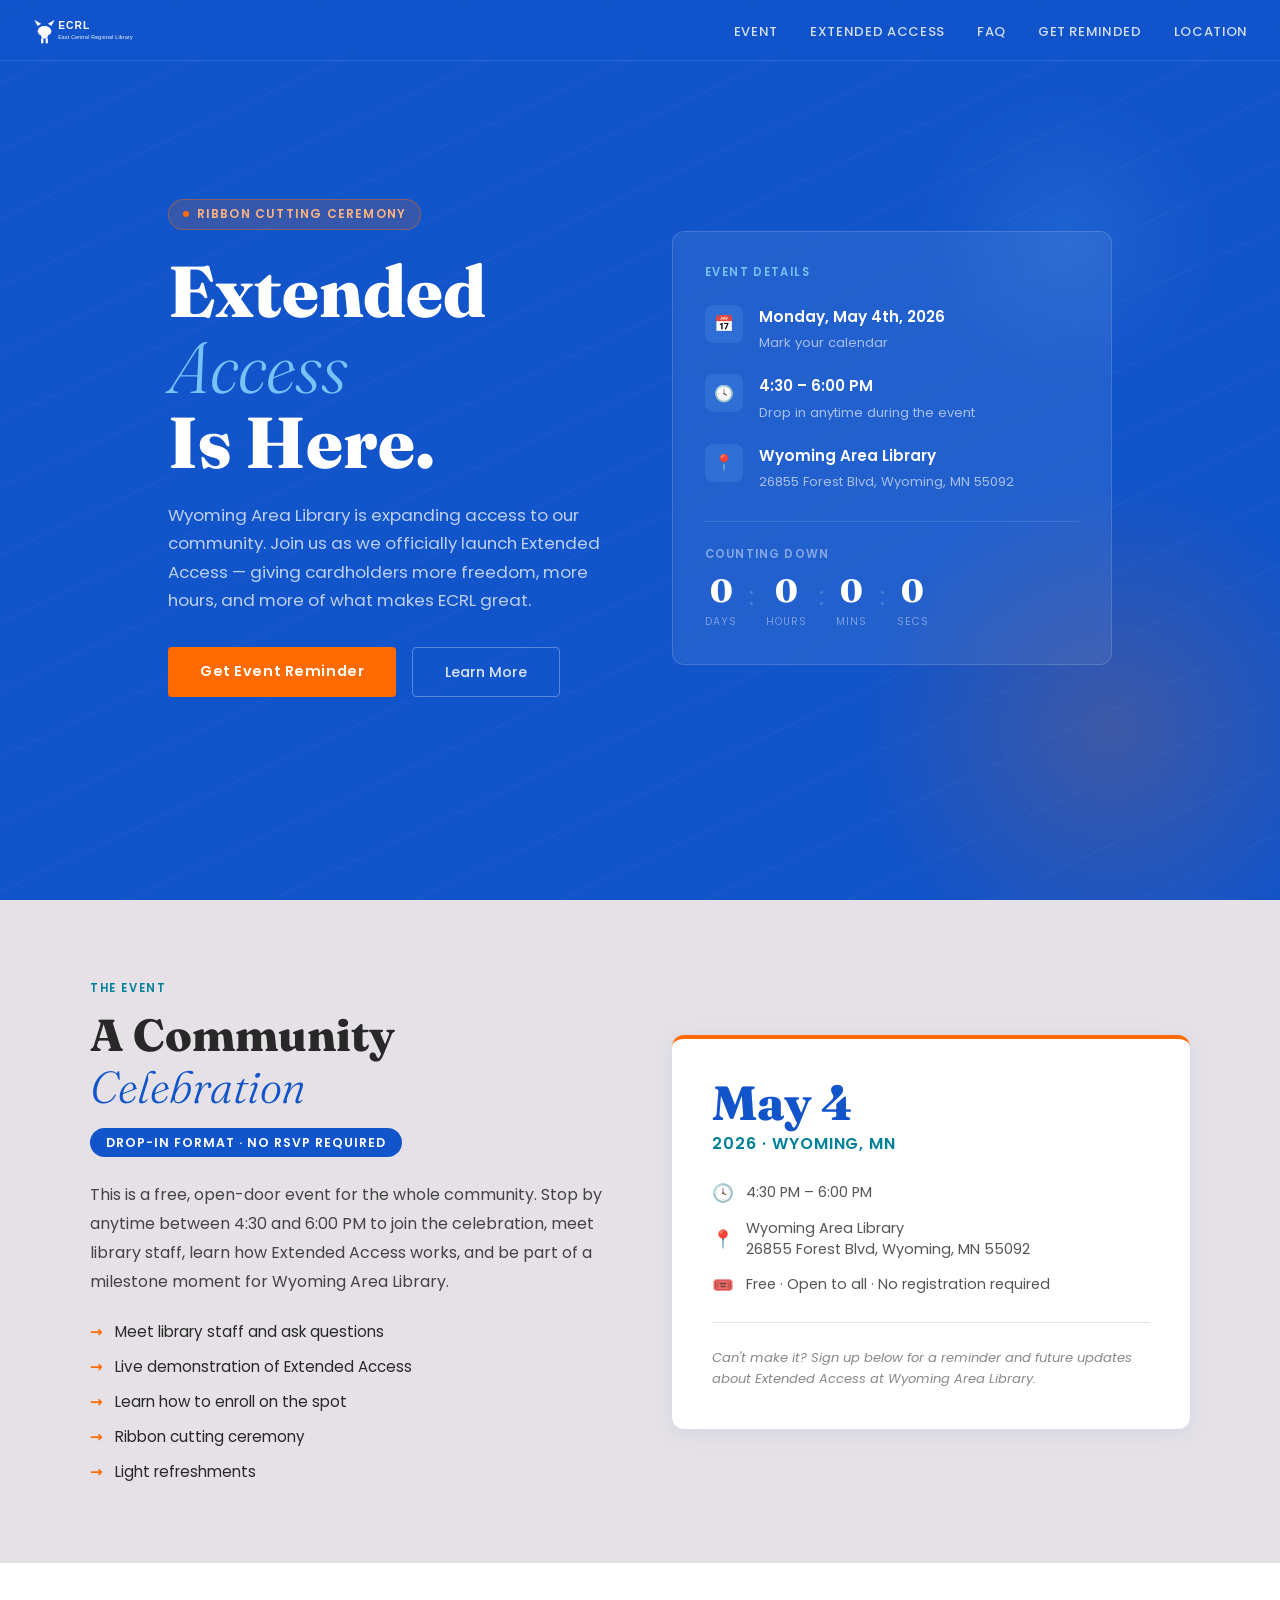
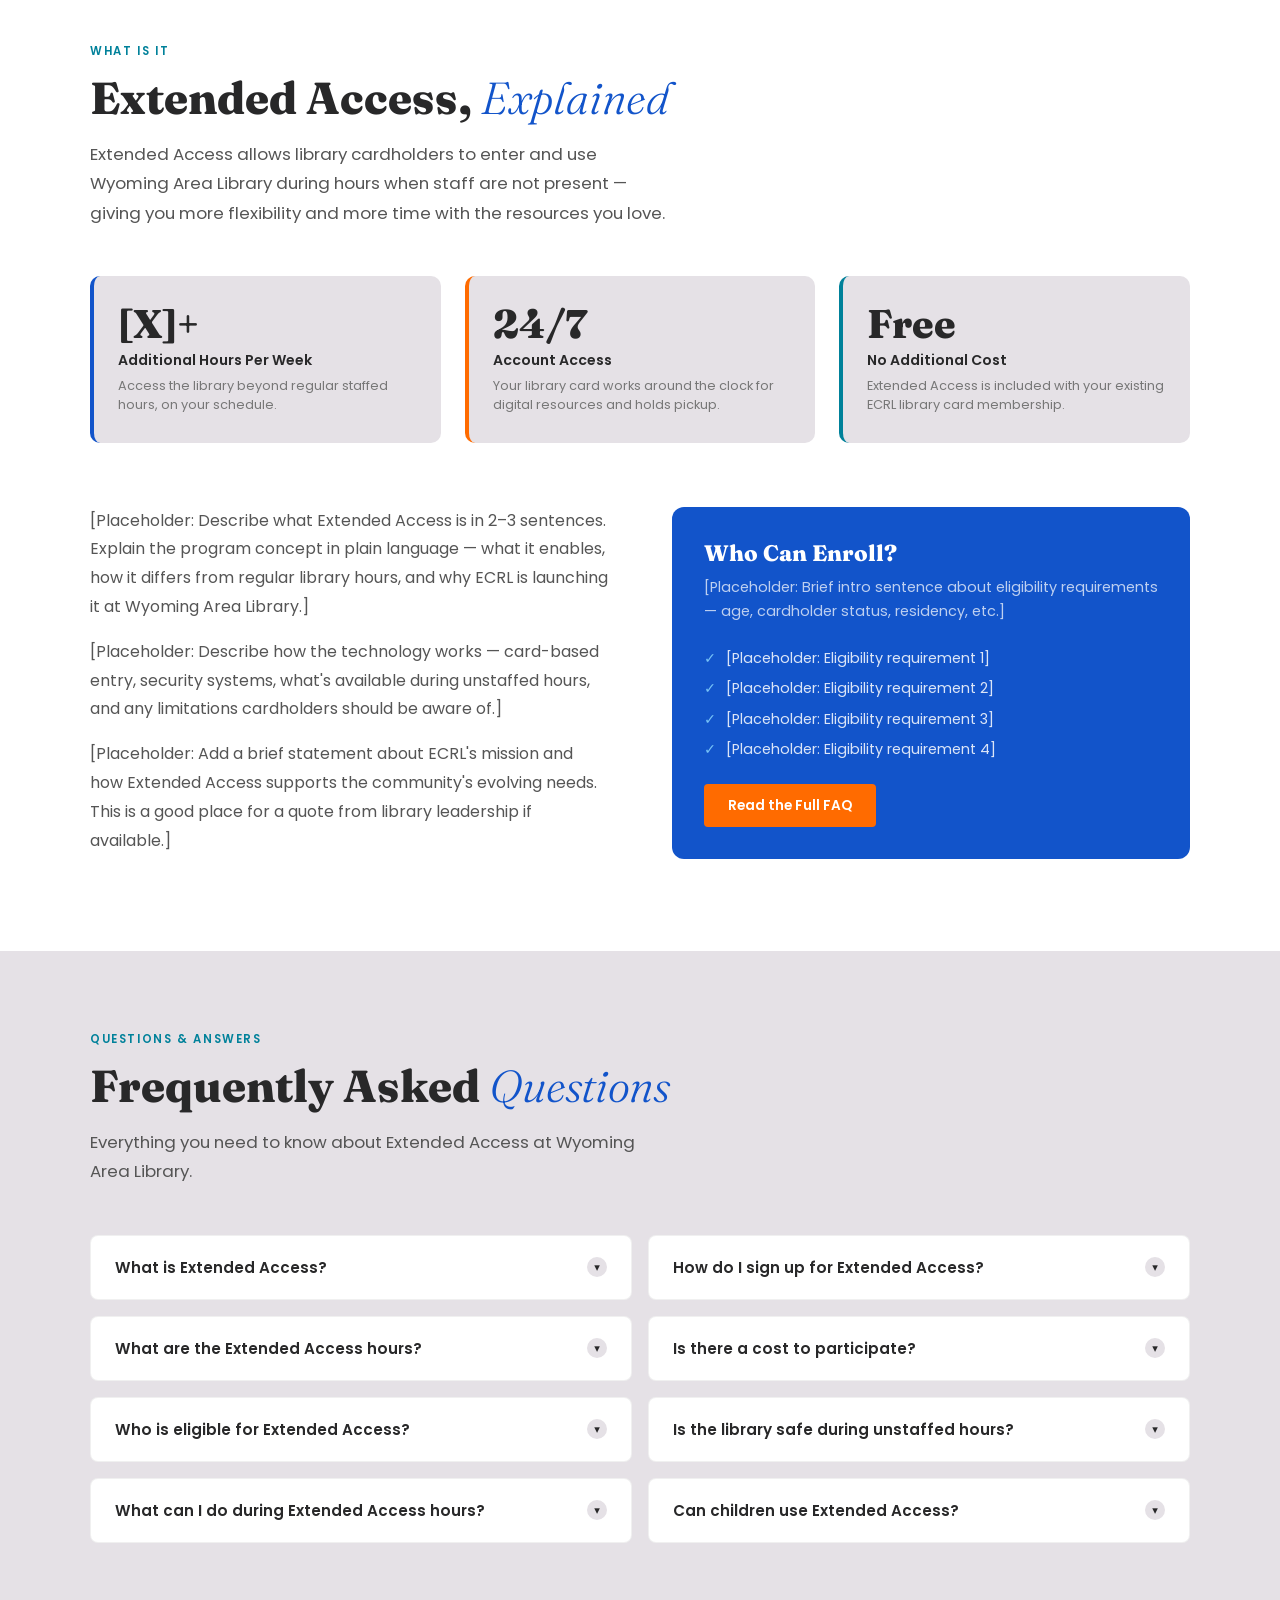
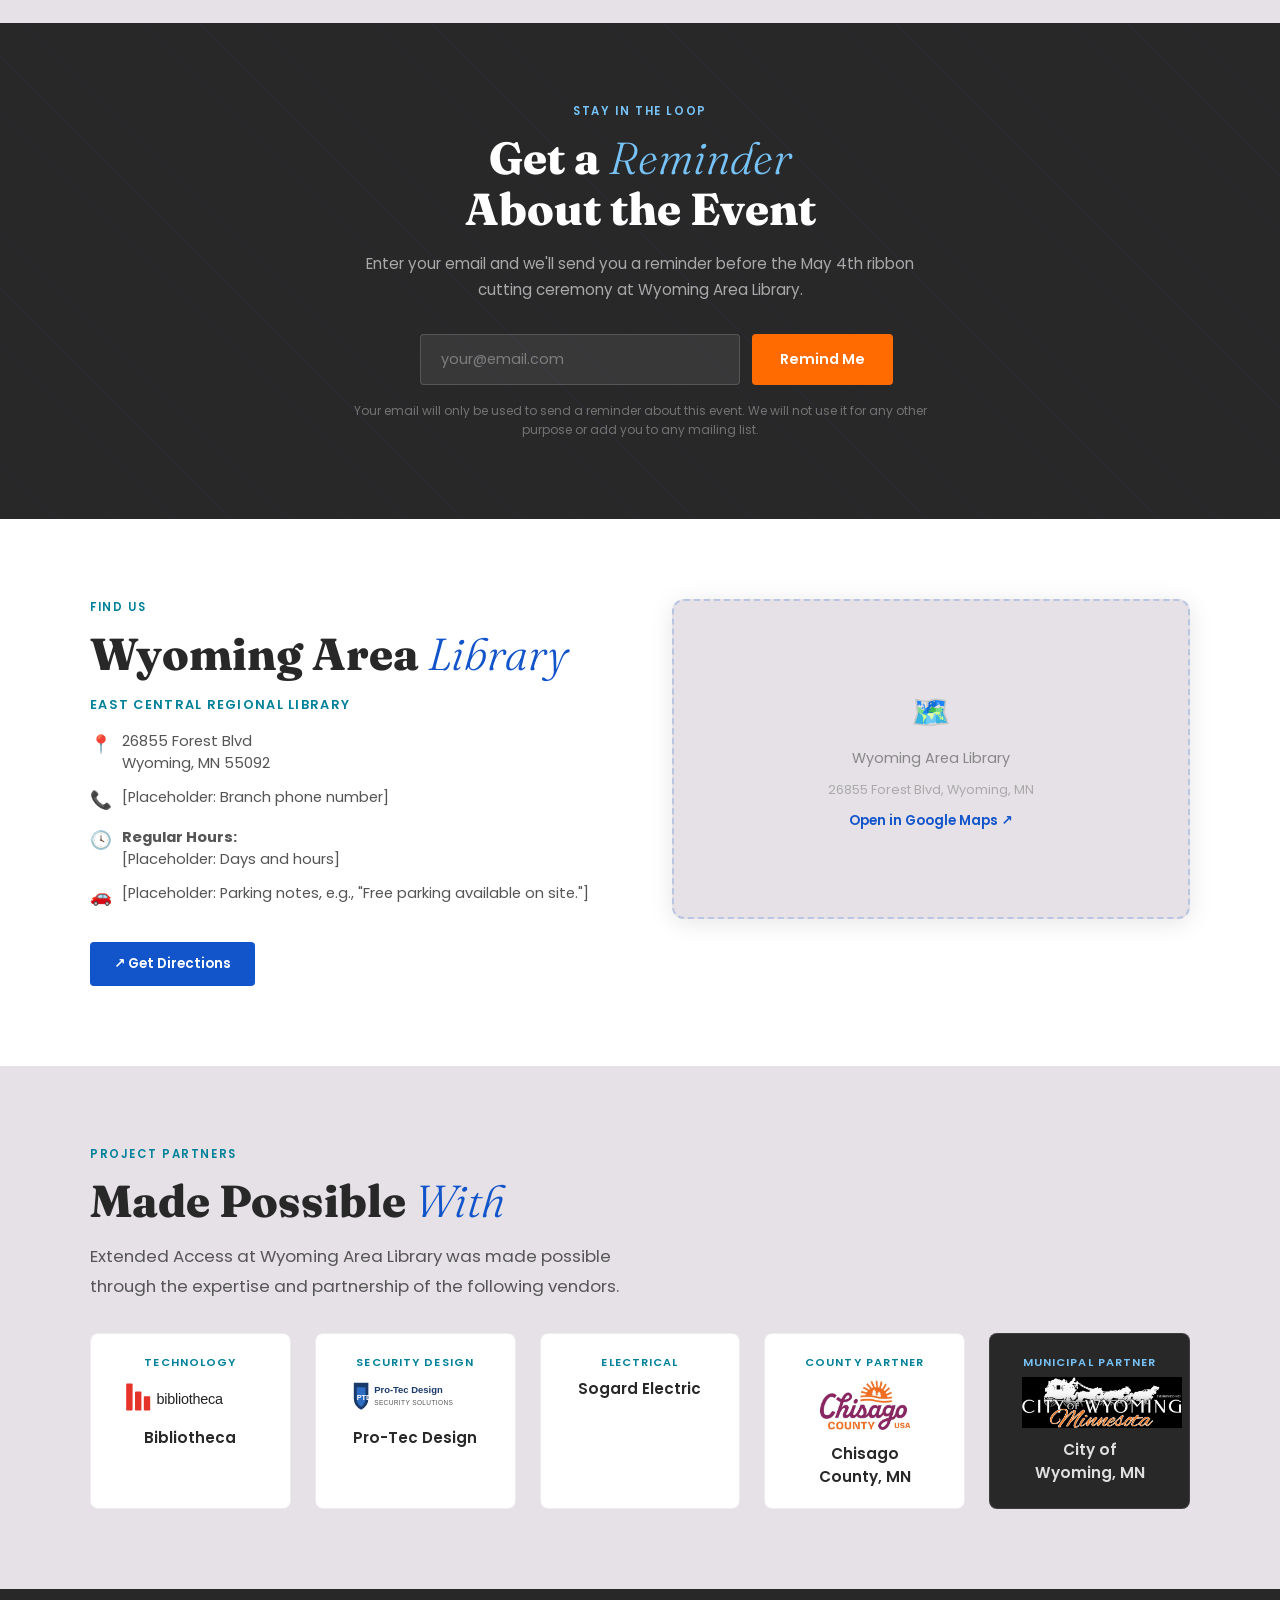
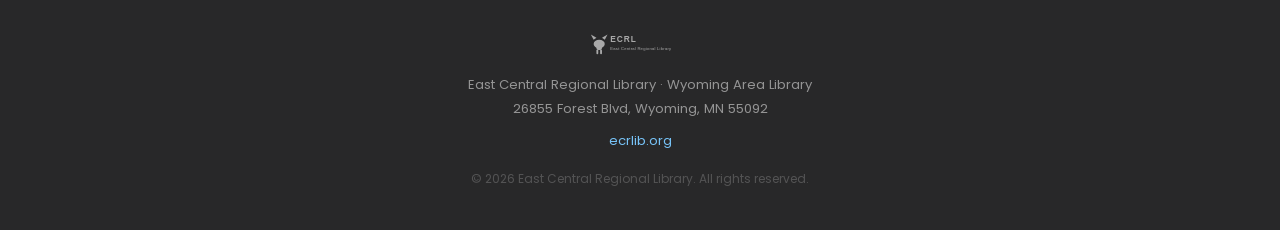
==== ecrl-extended-access.html @ e953637d "initial single html upload" ====
<!DOCTYPE html>
<html lang="en">
<head>
<meta charset="UTF-8">
<meta name="viewport" content="width=device-width, initial-scale=1.0">
<title>Extended Access Launch | Wyoming Area Library | ECRL</title>
<link rel="preconnect" href="https://fonts.googleapis.com">
<link href="https://fonts.googleapis.com/css2?family=Fraunces:ital,wght@0,300;0,600;0,800;1,300&family=Poppins:wght@300;400;500;600;700&display=swap" rel="stylesheet">
<style>
  :root {
    --blue: #1254ca;
    --blue-dark: #0d3f9e;
    --near-black: #282829;
    --gray-light: #e5e1e6;
    --white: #ffffff;
    --orange: #ff6b00;
    --teal: #00819a;
    --sky: #77c3f7;
    --font-display: 'Fraunces', Georgia, serif;
    --font-body: 'Poppins', system-ui, sans-serif;
  }

  *, *::before, *::after { box-sizing: border-box; margin: 0; padding: 0; }

  html { scroll-behavior: smooth; }

  body {
    font-family: var(--font-body);
    color: var(--near-black);
    background: var(--white);
    overflow-x: hidden;
  }

  /* ── NAV ── */
  nav {
    position: fixed;
    top: 0; left: 0; right: 0;
    z-index: 100;
    background: rgba(18,84,202,0.97);
    backdrop-filter: blur(8px);
    padding: 0 2rem;
    height: 60px;
    display: flex;
    align-items: center;
    justify-content: space-between;
    box-shadow: 0 1px 0 rgba(119,195,247,0.2);
  }
  .nav-logo {
    display: flex;
    align-items: center;
    gap: 0.75rem;
    text-decoration: none;
  }
  .nav-logo img {
    height: 34px;
    width: auto;
    filter: brightness(0) invert(1);
  }
  .nav-links {
    display: flex;
    gap: 2rem;
    list-style: none;
  }
  .nav-links a {
    color: rgba(255,255,255,0.82);
    text-decoration: none;
    font-size: 0.82rem;
    font-weight: 500;
    letter-spacing: 0.05em;
    text-transform: uppercase;
    transition: color 0.2s;
  }
  .nav-links a:hover { color: var(--sky); }
  @media (max-width: 640px) { .nav-links { display: none; } }

  /* ── HERO ── */
  .hero {
    min-height: 100vh;
    background: var(--blue);
    position: relative;
    display: flex;
    align-items: center;
    overflow: hidden;
    padding-top: 60px;
  }
  .hero-bg-lines {
    position: absolute;
    inset: 0;
    background-image:
      repeating-linear-gradient(
        -25deg,
        transparent,
        transparent 60px,
        rgba(119,195,247,0.06) 60px,
        rgba(119,195,247,0.06) 61px
      );
  }
  .hero-accent {
    position: absolute;
    bottom: -80px;
    right: -80px;
    width: 500px;
    height: 500px;
    border-radius: 50%;
    background: radial-gradient(circle, rgba(255,107,0,0.18) 0%, transparent 70%);
  }
  .hero-accent-2 {
    position: absolute;
    top: 10%;
    right: 5%;
    width: 300px;
    height: 300px;
    border-radius: 50%;
    background: radial-gradient(circle, rgba(119,195,247,0.12) 0%, transparent 70%);
  }
  .hero-inner {
    max-width: 1100px;
    margin: 0 auto;
    padding: 5rem 2rem 4rem;
    position: relative;
    z-index: 2;
    display: grid;
    grid-template-columns: 1fr 1fr;
    gap: 4rem;
    align-items: center;
  }
  @media (max-width: 768px) {
    .hero-inner { grid-template-columns: 1fr; gap: 2rem; }
  }
  .hero-eyebrow {
    display: inline-flex;
    align-items: center;
    gap: 0.5rem;
    background: rgba(255,107,0,0.15);
    border: 1px solid rgba(255,107,0,0.4);
    color: #ffb380;
    font-size: 0.75rem;
    font-weight: 600;
    letter-spacing: 0.1em;
    text-transform: uppercase;
    padding: 0.35rem 0.85rem;
    border-radius: 2rem;
    margin-bottom: 1.5rem;
  }
  .hero-eyebrow::before {
    content: '';
    width: 6px; height: 6px;
    border-radius: 50%;
    background: var(--orange);
    animation: pulse 2s ease-in-out infinite;
  }
  @keyframes pulse {
    0%, 100% { opacity: 1; transform: scale(1); }
    50% { opacity: 0.5; transform: scale(0.7); }
  }
  .hero h1 {
    font-family: var(--font-display);
    font-size: clamp(2.8rem, 6vw, 4.5rem);
    font-weight: 800;
    color: var(--white);
    line-height: 1.05;
    margin-bottom: 1.25rem;
  }
  .hero h1 em {
    font-style: italic;
    font-weight: 300;
    color: var(--sky);
  }
  .hero-sub {
    color: rgba(255,255,255,0.72);
    font-size: 1.05rem;
    line-height: 1.7;
    margin-bottom: 2rem;
    max-width: 440px;
  }
  .hero-cta-row {
    display: flex;
    gap: 1rem;
    flex-wrap: wrap;
  }
  .btn-primary {
    display: inline-block;
    background: var(--orange);
    color: var(--white);
    font-family: var(--font-body);
    font-size: 0.9rem;
    font-weight: 600;
    letter-spacing: 0.04em;
    text-decoration: none;
    padding: 0.85rem 2rem;
    border-radius: 4px;
    border: none;
    cursor: pointer;
    transition: background 0.2s, transform 0.15s;
  }
  .btn-primary:hover { background: #e55f00; transform: translateY(-1px); }
  .btn-secondary {
    display: inline-block;
    background: transparent;
    color: rgba(255,255,255,0.85);
    font-family: var(--font-body);
    font-size: 0.9rem;
    font-weight: 500;
    text-decoration: none;
    padding: 0.85rem 2rem;
    border-radius: 4px;
    border: 1px solid rgba(255,255,255,0.3);
    cursor: pointer;
    transition: border-color 0.2s, color 0.2s;
  }
  .btn-secondary:hover { border-color: var(--sky); color: var(--sky); }

  /* hero event card */
  .hero-card {
    background: rgba(255,255,255,0.07);
    border: 1px solid rgba(255,255,255,0.15);
    border-radius: 12px;
    padding: 2rem;
    backdrop-filter: blur(4px);
  }
  .hero-card-label {
    font-size: 0.72rem;
    font-weight: 600;
    letter-spacing: 0.12em;
    text-transform: uppercase;
    color: var(--sky);
    margin-bottom: 1.5rem;
  }
  .event-detail {
    display: flex;
    align-items: flex-start;
    gap: 1rem;
    margin-bottom: 1.25rem;
  }
  .event-icon {
    width: 38px;
    height: 38px;
    border-radius: 8px;
    background: rgba(119,195,247,0.15);
    display: flex;
    align-items: center;
    justify-content: center;
    flex-shrink: 0;
    font-size: 1rem;
  }
  .event-detail-text strong {
    display: block;
    color: var(--white);
    font-size: 0.95rem;
    font-weight: 600;
    margin-bottom: 0.1rem;
  }
  .event-detail-text span {
    color: rgba(255,255,255,0.6);
    font-size: 0.82rem;
  }
  .countdown-wrap {
    margin-top: 1.75rem;
    padding-top: 1.5rem;
    border-top: 1px solid rgba(255,255,255,0.12);
  }
  .countdown-label {
    font-size: 0.72rem;
    font-weight: 600;
    letter-spacing: 0.1em;
    text-transform: uppercase;
    color: rgba(255,255,255,0.45);
    margin-bottom: 0.75rem;
  }
  .countdown {
    display: flex;
    gap: 0.75rem;
  }
  .countdown-unit {
    text-align: center;
  }
  .countdown-num {
    font-family: var(--font-display);
    font-size: 2rem;
    font-weight: 800;
    color: var(--white);
    line-height: 1;
    display: block;
  }
  .countdown-unit-label {
    font-size: 0.65rem;
    text-transform: uppercase;
    letter-spacing: 0.1em;
    color: rgba(255,255,255,0.4);
  }
  .countdown-sep {
    font-size: 1.5rem;
    color: rgba(255,255,255,0.2);
    padding-top: 0.2rem;
  }

  /* ── SECTIONS ── */
  section { padding: 5rem 2rem; }
  .container { max-width: 1100px; margin: 0 auto; }
  .section-label {
    font-size: 0.72rem;
    font-weight: 600;
    letter-spacing: 0.14em;
    text-transform: uppercase;
    color: var(--teal);
    margin-bottom: 0.75rem;
  }
  .section-title {
    font-family: var(--font-display);
    font-size: clamp(1.9rem, 4vw, 2.8rem);
    font-weight: 800;
    color: var(--near-black);
    line-height: 1.15;
    margin-bottom: 1rem;
  }
  .section-title em { font-style: italic; font-weight: 300; color: var(--blue); }
  .section-intro {
    font-size: 1.05rem;
    color: #555;
    line-height: 1.75;
    max-width: 580px;
    margin-bottom: 3rem;
  }

  /* ── EVENT ABOUT ── */
  .event-about {
    background: var(--gray-light);
  }
  .event-about-grid {
    display: grid;
    grid-template-columns: 1fr 1fr;
    gap: 4rem;
    align-items: center;
  }
  @media (max-width: 768px) { .event-about-grid { grid-template-columns: 1fr; gap: 2rem; } }
  .drop-in-badge {
    display: inline-block;
    background: var(--blue);
    color: var(--white);
    font-size: 0.78rem;
    font-weight: 600;
    letter-spacing: 0.08em;
    text-transform: uppercase;
    padding: 0.35rem 1rem;
    border-radius: 2rem;
    margin-bottom: 1.5rem;
  }
  .event-about-body {
    font-size: 1rem;
    color: #444;
    line-height: 1.8;
    margin-bottom: 1.5rem;
  }
  .expect-list {
    list-style: none;
    display: flex;
    flex-direction: column;
    gap: 0.75rem;
  }
  .expect-list li {
    display: flex;
    align-items: center;
    gap: 0.75rem;
    font-size: 0.95rem;
    color: var(--near-black);
  }
  .expect-list li::before {
    content: '→';
    color: var(--orange);
    font-weight: 700;
    flex-shrink: 0;
  }
  .event-time-block {
    background: var(--white);
    border-radius: 12px;
    padding: 2.5rem;
    box-shadow: 0 4px 24px rgba(18,84,202,0.08);
    border-top: 4px solid var(--orange);
  }
  .etb-date {
    font-family: var(--font-display);
    font-size: 3rem;
    font-weight: 800;
    color: var(--blue);
    line-height: 1;
    margin-bottom: 0.25rem;
  }
  .etb-month {
    font-size: 1rem;
    font-weight: 600;
    color: var(--teal);
    letter-spacing: 0.06em;
    text-transform: uppercase;
    margin-bottom: 1.5rem;
  }
  .etb-row {
    display: flex;
    align-items: center;
    gap: 0.75rem;
    font-size: 0.9rem;
    color: #555;
    margin-bottom: 0.75rem;
  }
  .etb-icon {
    font-size: 1.1rem;
  }
  .etb-divider {
    height: 1px;
    background: var(--gray-light);
    margin: 1.5rem 0;
  }
  .etb-note {
    font-size: 0.82rem;
    color: #888;
    font-style: italic;
    line-height: 1.6;
  }

  /* ── EXTENDED ACCESS EXPLAINER ── */
  .explainer { background: var(--white); }
  .stats-row {
    display: grid;
    grid-template-columns: repeat(3, 1fr);
    gap: 1.5rem;
    margin-bottom: 4rem;
  }
  @media (max-width: 640px) { .stats-row { grid-template-columns: 1fr; } }
  .stat-card {
    background: var(--gray-light);
    border-radius: 10px;
    padding: 1.75rem 1.5rem;
    border-left: 4px solid var(--blue);
    transition: transform 0.2s, box-shadow 0.2s;
  }
  .stat-card:hover { transform: translateY(-3px); box-shadow: 0 8px 24px rgba(18,84,202,0.1); }
  .stat-card:nth-child(2) { border-left-color: var(--orange); }
  .stat-card:nth-child(3) { border-left-color: var(--teal); }
  .stat-num {
    font-family: var(--font-display);
    font-size: 2.5rem;
    font-weight: 800;
    color: var(--near-black);
    line-height: 1;
    margin-bottom: 0.35rem;
  }
  .stat-label {
    font-size: 0.88rem;
    font-weight: 600;
    color: var(--near-black);
    margin-bottom: 0.35rem;
  }
  .stat-desc {
    font-size: 0.8rem;
    color: #777;
    line-height: 1.5;
  }
  .explainer-body {
    display: grid;
    grid-template-columns: 1fr 1fr;
    gap: 4rem;
    align-items: start;
  }
  @media (max-width: 768px) { .explainer-body { grid-template-columns: 1fr; } }
  .explainer-text p {
    font-size: 1rem;
    color: #555;
    line-height: 1.8;
    margin-bottom: 1rem;
  }
  .eligibility-card {
    background: var(--blue);
    border-radius: 12px;
    padding: 2rem;
    color: var(--white);
  }
  .eligibility-card h3 {
    font-family: var(--font-display);
    font-size: 1.4rem;
    font-weight: 800;
    margin-bottom: 0.5rem;
  }
  .eligibility-card p {
    font-size: 0.9rem;
    color: rgba(255,255,255,0.72);
    line-height: 1.7;
    margin-bottom: 1.5rem;
  }
  .eligibility-list {
    list-style: none;
    display: flex;
    flex-direction: column;
    gap: 0.6rem;
    margin-bottom: 1.5rem;
  }
  .eligibility-list li {
    display: flex;
    align-items: center;
    gap: 0.6rem;
    font-size: 0.9rem;
    color: rgba(255,255,255,0.85);
  }
  .eligibility-list li::before {
    content: '✓';
    color: var(--sky);
    font-weight: 700;
    flex-shrink: 0;
  }
  .eligibility-cta {
    display: inline-block;
    background: var(--orange);
    color: var(--white);
    font-size: 0.85rem;
    font-weight: 600;
    text-decoration: none;
    padding: 0.7rem 1.5rem;
    border-radius: 4px;
    border: none;
    cursor: pointer;
    transition: background 0.2s;
  }
  .eligibility-cta:hover { background: #e55f00; }

  /* ── FAQ ── */
  .faq-section { background: var(--gray-light); }
  .faq-grid {
    display: grid;
    grid-template-columns: 1fr 1fr;
    gap: 1rem;
  }
  @media (max-width: 768px) { .faq-grid { grid-template-columns: 1fr; } }
  .faq-item {
    background: var(--white);
    border-radius: 8px;
    overflow: hidden;
    border: 1px solid rgba(0,0,0,0.06);
  }
  .faq-q {
    width: 100%;
    background: none;
    border: none;
    text-align: left;
    font-family: var(--font-body);
    font-size: 0.95rem;
    font-weight: 600;
    color: var(--near-black);
    padding: 1.25rem 1.5rem;
    cursor: pointer;
    display: flex;
    justify-content: space-between;
    align-items: center;
    gap: 1rem;
    transition: color 0.2s;
  }
  .faq-q:hover { color: var(--blue); }
  .faq-q.open { color: var(--blue); }
  .faq-chevron {
    flex-shrink: 0;
    width: 20px; height: 20px;
    border-radius: 50%;
    background: var(--gray-light);
    display: flex;
    align-items: center;
    justify-content: center;
    font-size: 0.7rem;
    transition: transform 0.25s, background 0.2s;
  }
  .faq-q.open .faq-chevron {
    transform: rotate(180deg);
    background: var(--blue);
    color: white;
  }
  .faq-a {
    display: none;
    padding: 0 1.5rem 1.25rem;
    font-size: 0.9rem;
    color: #666;
    line-height: 1.75;
    border-top: 1px solid var(--gray-light);
  }
  .faq-a.open { display: block; }

  /* ── EMAIL SIGNUP ── */
  .signup-section {
    background: var(--near-black);
    position: relative;
    overflow: hidden;
  }
  .signup-bg {
    position: absolute;
    inset: 0;
    background-image: repeating-linear-gradient(
      45deg,
      transparent,
      transparent 40px,
      rgba(18,84,202,0.08) 40px,
      rgba(18,84,202,0.08) 41px
    );
  }
  .signup-inner {
    position: relative;
    z-index: 2;
    max-width: 600px;
    margin: 0 auto;
    text-align: center;
  }
  .signup-section .section-label { color: var(--sky); }
  .signup-section .section-title { color: var(--white); }
  .signup-section .section-title em { color: var(--sky); }
  .signup-desc {
    color: rgba(255,255,255,0.6);
    font-size: 0.95rem;
    line-height: 1.7;
    margin-bottom: 2rem;
  }
  .signup-note {
    font-size: 0.75rem;
    color: rgba(255,255,255,0.35);
    margin-top: 1rem;
    line-height: 1.6;
  }
  .signup-form {
    display: flex;
    gap: 0.75rem;
    max-width: 440px;
    margin: 0 auto;
  }
  @media (max-width: 500px) { .signup-form { flex-direction: column; } }
  .signup-input {
    flex: 1;
    background: rgba(255,255,255,0.08);
    border: 1px solid rgba(255,255,255,0.15);
    border-radius: 4px;
    padding: 0.85rem 1.25rem;
    color: var(--white);
    font-family: var(--font-body);
    font-size: 0.9rem;
    outline: none;
    transition: border-color 0.2s;
  }
  .signup-input::placeholder { color: rgba(255,255,255,0.35); }
  .signup-input:focus { border-color: var(--sky); }
  .signup-btn {
    background: var(--orange);
    color: var(--white);
    font-family: var(--font-body);
    font-size: 0.9rem;
    font-weight: 600;
    border: none;
    border-radius: 4px;
    padding: 0.85rem 1.75rem;
    cursor: pointer;
    white-space: nowrap;
    transition: background 0.2s;
  }
  .signup-btn:hover { background: #e55f00; }
  .signup-success {
    display: none;
    background: rgba(0,129,154,0.2);
    border: 1px solid rgba(0,129,154,0.5);
    border-radius: 8px;
    padding: 1.5rem;
    color: #7de8f7;
    font-size: 0.95rem;
    line-height: 1.6;
  }

  /* ── MAP ── */
  .map-section { background: var(--white); }
  .map-grid {
    display: grid;
    grid-template-columns: 1fr 1fr;
    gap: 4rem;
    align-items: start;
  }
  @media (max-width: 768px) { .map-grid { grid-template-columns: 1fr; } }
  .map-embed {
    border-radius: 12px;
    overflow: hidden;
    box-shadow: 0 4px 24px rgba(0,0,0,0.1);
    height: 320px;
    background: var(--gray-light);
    display: flex;
    align-items: center;
    justify-content: center;
    flex-direction: column;
    gap: 0.75rem;
    color: #888;
    font-size: 0.9rem;
    border: 2px dashed rgba(18,84,202,0.2);
  }
  .map-embed-icon { font-size: 2rem; }
  .map-embed a {
    color: var(--blue);
    font-weight: 600;
    text-decoration: none;
    font-size: 0.85rem;
  }
  .map-embed a:hover { text-decoration: underline; }
  .address-block h3 {
    font-family: var(--font-display);
    font-size: 1.5rem;
    font-weight: 800;
    color: var(--near-black);
    margin-bottom: 0.5rem;
  }
  .address-block .branch-name {
    font-size: 0.8rem;
    font-weight: 600;
    letter-spacing: 0.1em;
    text-transform: uppercase;
    color: var(--teal);
    margin-bottom: 1rem;
  }
  .address-line {
    display: flex;
    align-items: flex-start;
    gap: 0.6rem;
    font-size: 0.92rem;
    color: #555;
    margin-bottom: 0.75rem;
    line-height: 1.5;
  }
  .address-icon { font-size: 1.1rem; flex-shrink: 0; margin-top: 0.1rem; }
  .directions-btn {
    display: inline-flex;
    align-items: center;
    gap: 0.5rem;
    margin-top: 1.25rem;
    background: var(--blue);
    color: var(--white);
    font-size: 0.85rem;
    font-weight: 600;
    text-decoration: none;
    padding: 0.75rem 1.5rem;
    border-radius: 4px;
    transition: background 0.2s;
  }
  .directions-btn:hover { background: var(--blue-dark); }

  /* ── PARTNERS ── */
  .partners-section { background: var(--gray-light); }
  .partners-grid {
    display: flex;
    gap: 1.5rem;
    flex-wrap: wrap;
  }
  .partner-card {
    background: var(--white);
    border-radius: 8px;
    padding: 1.25rem 2rem;
    font-size: 0.95rem;
    font-weight: 600;
    color: var(--near-black);
    border: 1px solid rgba(0,0,0,0.07);
    flex: 1;
    min-width: 180px;
    text-align: center;
    transition: box-shadow 0.2s, transform 0.2s;
  }
  .partner-card:hover { box-shadow: 0 4px 16px rgba(18,84,202,0.1); transform: translateY(-2px); }
  .partner-logo {
    display: block;
    max-height: 56px;
    max-width: 160px;
    width: auto;
    margin: 0 auto 0.6rem;
    object-fit: contain;
  }
  .wyoming-card {
    background: var(--near-black);
    color: rgba(255,255,255,0.85);
    border: 1px solid rgba(255,255,255,0.1);
  }
  .wyoming-card:hover { box-shadow: 0 4px 16px rgba(119,195,247,0.15); }
  .partner-label {
    font-size: 0.7rem;
    font-weight: 600;
    letter-spacing: 0.1em;
    text-transform: uppercase;
    color: var(--teal);
    display: block;
    margin-bottom: 0.35rem;
  }
  .wyoming-card .partner-label { color: var(--sky); }

  /* ── FOOTER ── */
  footer {
    background: var(--near-black);
    color: rgba(255,255,255,0.5);
    padding: 2.5rem 2rem;
    text-align: center;
    font-size: 0.82rem;
    line-height: 1.8;
  }
  footer a { color: var(--sky); text-decoration: none; }
  footer a:hover { text-decoration: underline; }
  footer .footer-logo {
    display: flex;
    align-items: center;
    justify-content: center;
    gap: 0.6rem;
    margin-bottom: 1rem;
  }
  footer .footer-logo img {
    height: 28px;
    filter: brightness(0) invert(1);
    opacity: 0.6;
  }

  /* ── SCROLL ANIMATIONS ── */
  .reveal {
    opacity: 0;
    transform: translateY(24px);
    transition: opacity 0.6s ease, transform 0.6s ease;
  }
  .reveal.visible {
    opacity: 1;
    transform: translateY(0);
  }
  .reveal-delay-1 { transition-delay: 0.1s; }
  .reveal-delay-2 { transition-delay: 0.2s; }
  .reveal-delay-3 { transition-delay: 0.3s; }
</style>
</head>
<body>

<!-- NAV -->
<nav>
  <a href="#" class="nav-logo">
    <img src="[data-uri]" alt="ECRL Logo">
  </a>
  <ul class="nav-links">
    <li><a href="#event">Event</a></li>
    <li><a href="#extended-access">Extended Access</a></li>
    <li><a href="#faq">FAQ</a></li>
    <li><a href="#remind-me">Get Reminded</a></li>
    <li><a href="#location">Location</a></li>
  </ul>
</nav>

<!-- HERO -->
<section class="hero" id="top">
  <div class="hero-bg-lines"></div>
  <div class="hero-accent"></div>
  <div class="hero-accent-2"></div>
  <div class="hero-inner">
    <div class="hero-content">
      <div class="hero-eyebrow">Ribbon Cutting Ceremony</div>
      <h1>Extended<br><em>Access</em><br>Is Here.</h1>
      <p class="hero-sub">Wyoming Area Library is expanding access to our community. Join us as we officially launch Extended Access — giving cardholders more freedom, more hours, and more of what makes ECRL great.</p>
      <div class="hero-cta-row">
        <a href="#remind-me" class="btn-primary">Get Event Reminder</a>
        <a href="#extended-access" class="btn-secondary">Learn More</a>
      </div>
    </div>
    <div class="hero-card">
      <div class="hero-card-label">Event Details</div>
      <div class="event-detail">
        <div class="event-icon">📅</div>
        <div class="event-detail-text">
          <strong>Monday, May 4th, 2026</strong>
          <span>Mark your calendar</span>
        </div>
      </div>
      <div class="event-detail">
        <div class="event-icon">🕓</div>
        <div class="event-detail-text">
          <strong>4:30 – 6:00 PM</strong>
          <span>Drop in anytime during the event</span>
        </div>
      </div>
      <div class="event-detail">
        <div class="event-icon">📍</div>
        <div class="event-detail-text">
          <strong>Wyoming Area Library</strong>
          <span>26855 Forest Blvd, Wyoming, MN 55092</span>
        </div>
      </div>
      <div class="countdown-wrap">
        <div class="countdown-label">Counting down</div>
        <div class="countdown">
          <div class="countdown-unit">
            <span class="countdown-num" id="cd-days">--</span>
            <span class="countdown-unit-label">Days</span>
          </div>
          <span class="countdown-sep">:</span>
          <div class="countdown-unit">
            <span class="countdown-num" id="cd-hours">--</span>
            <span class="countdown-unit-label">Hours</span>
          </div>
          <span class="countdown-sep">:</span>
          <div class="countdown-unit">
            <span class="countdown-num" id="cd-mins">--</span>
            <span class="countdown-unit-label">Mins</span>
          </div>
          <span class="countdown-sep">:</span>
          <div class="countdown-unit">
            <span class="countdown-num" id="cd-secs">--</span>
            <span class="countdown-unit-label">Secs</span>
          </div>
        </div>
      </div>
    </div>
  </div>
</section>

<!-- EVENT ABOUT -->
<section class="event-about" id="event">
  <div class="container">
    <div class="event-about-grid">
      <div class="reveal">
        <p class="section-label">The Event</p>
        <h2 class="section-title">A Community <em>Celebration</em></h2>
        <span class="drop-in-badge">Drop-In Format · No RSVP Required</span>
        <p class="event-about-body">This is a free, open-door event for the whole community. Stop by anytime between 4:30 and 6:00 PM to join the celebration, meet library staff, learn how Extended Access works, and be part of a milestone moment for Wyoming Area Library.</p>
        <ul class="expect-list">
          <li>Meet library staff and ask questions</li>
          <li>Live demonstration of Extended Access</li>
          <li>Learn how to enroll on the spot</li>
          <li>Ribbon cutting ceremony</li>
          <li>Light refreshments</li>
        </ul>
      </div>
      <div class="event-time-block reveal reveal-delay-1">
        <div class="etb-date">May 4</div>
        <div class="etb-month">2026 · Wyoming, MN</div>
        <div class="etb-row">
          <span class="etb-icon">🕓</span>
          <span>4:30 PM – 6:00 PM</span>
        </div>
        <div class="etb-row">
          <span class="etb-icon">📍</span>
          <span>Wyoming Area Library<br>26855 Forest Blvd, Wyoming, MN 55092</span>
        </div>
        <div class="etb-row">
          <span class="etb-icon">🎟️</span>
          <span>Free · Open to all · No registration required</span>
        </div>
        <div class="etb-divider"></div>
        <p class="etb-note">Can't make it? Sign up below for a reminder and future updates about Extended Access at Wyoming Area Library.</p>
      </div>
    </div>
  </div>
</section>

<!-- EXTENDED ACCESS EXPLAINER -->
<section class="explainer" id="extended-access">
  <div class="container">
    <div class="reveal">
      <p class="section-label">What Is It</p>
      <h2 class="section-title">Extended Access, <em>Explained</em></h2>
      <p class="section-intro">Extended Access allows library cardholders to enter and use Wyoming Area Library during hours when staff are not present — giving you more flexibility and more time with the resources you love.</p>
    </div>
    <div class="stats-row">
      <div class="stat-card reveal reveal-delay-1">
        <div class="stat-num">[X]+</div>
        <div class="stat-label">Additional Hours Per Week</div>
        <div class="stat-desc">Access the library beyond regular staffed hours, on your schedule.</div>
      </div>
      <div class="stat-card reveal reveal-delay-2">
        <div class="stat-num">24/7</div>
        <div class="stat-label">Account Access</div>
        <div class="stat-desc">Your library card works around the clock for digital resources and holds pickup.</div>
      </div>
      <div class="stat-card reveal reveal-delay-3">
        <div class="stat-num">Free</div>
        <div class="stat-label">No Additional Cost</div>
        <div class="stat-desc">Extended Access is included with your existing ECRL library card membership.</div>
      </div>
    </div>
    <div class="explainer-body">
      <div class="explainer-text reveal">
        <p>[Placeholder: Describe what Extended Access is in 2–3 sentences. Explain the program concept in plain language — what it enables, how it differs from regular library hours, and why ECRL is launching it at Wyoming Area Library.]</p>
        <p>[Placeholder: Describe how the technology works — card-based entry, security systems, what's available during unstaffed hours, and any limitations cardholders should be aware of.]</p>
        <p>[Placeholder: Add a brief statement about ECRL's mission and how Extended Access supports the community's evolving needs. This is a good place for a quote from library leadership if available.]</p>
      </div>
      <div class="eligibility-card reveal reveal-delay-1">
        <h3>Who Can Enroll?</h3>
        <p>[Placeholder: Brief intro sentence about eligibility requirements — age, cardholder status, residency, etc.]</p>
        <ul class="eligibility-list">
          <li>[Placeholder: Eligibility requirement 1]</li>
          <li>[Placeholder: Eligibility requirement 2]</li>
          <li>[Placeholder: Eligibility requirement 3]</li>
          <li>[Placeholder: Eligibility requirement 4]</li>
        </ul>
        <a href="#faq" class="eligibility-cta">Read the Full FAQ</a>
      </div>
    </div>
  </div>
</section>

<!-- FAQ -->
<section class="faq-section" id="faq">
  <div class="container">
    <div class="reveal">
      <p class="section-label">Questions & Answers</p>
      <h2 class="section-title">Frequently Asked <em>Questions</em></h2>
      <p class="section-intro">Everything you need to know about Extended Access at Wyoming Area Library.</p>
    </div>
    <div class="faq-grid reveal">
      <div class="faq-item">
        <button class="faq-q" onclick="toggleFaq(this)">
          What is Extended Access?
          <span class="faq-chevron">▾</span>
        </button>
        <div class="faq-a">[Placeholder: A concise answer explaining the Extended Access program in simple terms. What it is, what it allows cardholders to do, and where it's available.]</div>
      </div>
      <div class="faq-item">
        <button class="faq-q" onclick="toggleFaq(this)">
          How do I sign up for Extended Access?
          <span class="faq-chevron">▾</span>
        </button>
        <div class="faq-a">[Placeholder: Step-by-step instructions for enrollment. Include in-person options, online options if available, and what to bring or do to complete enrollment.]</div>
      </div>
      <div class="faq-item">
        <button class="faq-q" onclick="toggleFaq(this)">
          What are the Extended Access hours?
          <span class="faq-chevron">▾</span>
        </button>
        <div class="faq-a">[Placeholder: Specific days and times when Extended Access is available at Wyoming Area Library, and how they differ from regular staffed hours.]</div>
      </div>
      <div class="faq-item">
        <button class="faq-q" onclick="toggleFaq(this)">
          Is there a cost to participate?
          <span class="faq-chevron">▾</span>
        </button>
        <div class="faq-a">[Placeholder: Explain any costs associated with Extended Access enrollment. If it's free, say so clearly. Note any age-based differences if applicable.]</div>
      </div>
      <div class="faq-item">
        <button class="faq-q" onclick="toggleFaq(this)">
          Who is eligible for Extended Access?
          <span class="faq-chevron">▾</span>
        </button>
        <div class="faq-a">[Placeholder: Full eligibility requirements — age, cardholder type, account standing, residency, or any other criteria required to participate.]</div>
      </div>
      <div class="faq-item">
        <button class="faq-q" onclick="toggleFaq(this)">
          Is the library safe during unstaffed hours?
          <span class="faq-chevron">▾</span>
        </button>
        <div class="faq-a">[Placeholder: Describe the security measures in place during Extended Access hours — camera systems, emergency contacts, check-in technology, and any behavioral expectations.]</div>
      </div>
      <div class="faq-item">
        <button class="faq-q" onclick="toggleFaq(this)">
          What can I do during Extended Access hours?
          <span class="faq-chevron">▾</span>
        </button>
        <div class="faq-a">[Placeholder: List what services, spaces, and resources are available during Extended Access — computers, Wi-Fi, study rooms, holds pickup, printing, etc. — and what is not available.]</div>
      </div>
      <div class="faq-item">
        <button class="faq-q" onclick="toggleFaq(this)">
          Can children use Extended Access?
          <span class="faq-chevron">▾</span>
        </button>
        <div class="faq-a">[Placeholder: Policy regarding minors — minimum age, parental consent requirements, supervision expectations, or whether children can attend with an enrolled adult cardholder.]</div>
      </div>
    </div>
  </div>
</section>

<!-- EMAIL SIGNUP -->
<section class="signup-section" id="remind-me">
  <div class="signup-bg"></div>
  <div class="container">
    <div class="signup-inner">
      <p class="section-label reveal">Stay In the Loop</p>
      <h2 class="section-title reveal reveal-delay-1">Get a <em>Reminder</em><br>About the Event</h2>
      <p class="signup-desc reveal reveal-delay-2">Enter your email and we'll send you a reminder before the May 4th ribbon cutting ceremony at Wyoming Area Library.</p>
      <div class="signup-form reveal reveal-delay-3" id="signup-form-wrap">
        <input type="email" class="signup-input" id="signup-email" placeholder="your@email.com" aria-label="Email address">
        <button class="signup-btn" onclick="handleSignup()">Remind Me</button>
      </div>
      <div class="signup-success" id="signup-success">
        ✓ &nbsp;You're on the list! We'll remind you before the event on May 4th, 2026.
      </div>
      <p class="signup-note reveal">Your email will only be used to send a reminder about this event. We will not use it for any other purpose or add you to any mailing list.</p>
    </div>
  </div>
</section>

<!-- LOCATION -->
<section class="map-section" id="location">
  <div class="container">
    <div class="map-grid">
      <div class="reveal">
        <p class="section-label">Find Us</p>
        <h2 class="section-title">Wyoming Area <em>Library</em></h2>
        <div class="address-block">
          <div class="branch-name">East Central Regional Library</div>
          <div class="address-line"><span class="address-icon">📍</span><span>26855 Forest Blvd<br>Wyoming, MN 55092</span></div>
          <div class="address-line"><span class="address-icon">📞</span><span>[Placeholder: Branch phone number]</span></div>
          <div class="address-line"><span class="address-icon">🕓</span><span><strong>Regular Hours:</strong><br>[Placeholder: Days and hours]</span></div>
          <div class="address-line"><span class="address-icon">🚗</span><span>[Placeholder: Parking notes, e.g., "Free parking available on site."]</span></div>
          <a href="https://maps.google.com/?q=26855+Forest+Blvd,+Wyoming,+MN+55092" target="_blank" rel="noopener" class="directions-btn">
            ↗ Get Directions
          </a>
        </div>
      </div>
      <div class="map-embed reveal reveal-delay-1">
        <span class="map-embed-icon">🗺️</span>
        <span>Wyoming Area Library</span>
        <span style="font-size:0.8rem; color:#aaa;">26855 Forest Blvd, Wyoming, MN</span>
        <a href="https://maps.google.com/?q=26855+Forest+Blvd,+Wyoming,+MN+55092" target="_blank" rel="noopener">Open in Google Maps ↗</a>
      </div>
    </div>
  </div>
</section>

<!-- PROJECT PARTNERS -->
<section class="partners-section">
  <div class="container">
    <div class="reveal">
      <p class="section-label">Project Partners</p>
      <h2 class="section-title">Made Possible <em>With</em></h2>
      <p class="section-intro" style="margin-bottom:2rem;">Extended Access at Wyoming Area Library was made possible through the expertise and partnership of the following vendors.</p>
    </div>
    <div class="partners-grid reveal">
      <div class="partner-card">
        <span class="partner-label">Technology</span>
        <img src="[data-uri]" alt="Bibliotheca" class="partner-logo">
        Bibliotheca
      </div>
      <div class="partner-card">
        <span class="partner-label">Security Design</span>
        <img src="[data-uri]" alt="Pro-Tec Design" class="partner-logo">
        Pro-Tec Design
      </div>
      <div class="partner-card">
        <span class="partner-label">Electrical</span>
        Sogard Electric
      </div>
      <div class="partner-card">
        <span class="partner-label">County Partner</span>
        <img src="[data-uri]" alt="Chisago County, MN" class="partner-logo">
        Chisago County, MN
      </div>
      <div class="partner-card wyoming-card">
        <span class="partner-label" style="color:#77c3f7;">Municipal Partner</span>
        <img src="[data-uri]" alt="City of Wyoming, MN" class="partner-logo">
        City of Wyoming, MN
      </div>
    </div>
  </div>
</section>

<!-- FOOTER -->
<footer>
  <div class="footer-logo">
    <img src="[data-uri]" alt="ECRL Logo">
  </div>
  <p>East Central Regional Library · Wyoming Area Library</p>
  <p>26855 Forest Blvd, Wyoming, MN 55092</p>
  <p style="margin-top:0.5rem;"><a href="https://ecrlib.org" target="_blank" rel="noopener">ecrlib.org</a></p>
  <p style="margin-top:1rem; font-size:0.75rem; opacity:0.4;">© 2026 East Central Regional Library. All rights reserved.</p>
</footer>

<script>
  // Countdown Timer
  function updateCountdown() {
    const event = new Date('2026-05-04T16:30:00');
    const now = new Date();
    const diff = event - now;
    if (diff <= 0) {
      document.getElementById('cd-days').textContent = '0';
      document.getElementById('cd-hours').textContent = '0';
      document.getElementById('cd-mins').textContent = '0';
      document.getElementById('cd-secs').textContent = '0';
      return;
    }
    const days = Math.floor(diff / 86400000);
    const hours = Math.floor((diff % 86400000) / 3600000);
    const mins = Math.floor((diff % 3600000) / 60000);
    const secs = Math.floor((diff % 60000) / 1000);
    document.getElementById('cd-days').textContent = String(days).padStart(2, '0');
    document.getElementById('cd-hours').textContent = String(hours).padStart(2, '0');
    document.getElementById('cd-mins').textContent = String(mins).padStart(2, '0');
    document.getElementById('cd-secs').textContent = String(secs).padStart(2, '0');
  }
  updateCountdown();
  setInterval(updateCountdown, 1000);

  // FAQ Toggle
  function toggleFaq(btn) {
    const answer = btn.nextElementSibling;
    const isOpen = btn.classList.contains('open');
    // Close all
    document.querySelectorAll('.faq-q.open').forEach(b => {
      b.classList.remove('open');
      b.nextElementSibling.classList.remove('open');
    });
    if (!isOpen) {
      btn.classList.add('open');
      answer.classList.add('open');
    }
  }

  // Email Signup
  function handleSignup() {
    const email = document.getElementById('signup-email').value.trim();
    if (!email || !email.includes('@')) {
      document.getElementById('signup-email').style.borderColor = '#ff6b00';
      setTimeout(() => document.getElementById('signup-email').style.borderColor = '', 1500);
      return;
    }
    document.getElementById('signup-form-wrap').style.display = 'none';
    document.getElementById('signup-success').style.display = 'block';
  }

  // Allow Enter key on signup
  document.getElementById('signup-email').addEventListener('keydown', function(e) {
    if (e.key === 'Enter') handleSignup();
  });

  // Scroll Reveal
  const reveals = document.querySelectorAll('.reveal');
  const observer = new IntersectionObserver((entries) => {
    entries.forEach(entry => {
      if (entry.isIntersecting) {
        entry.target.classList.add('visible');
        observer.unobserve(entry.target);
      }
    });
  }, { threshold: 0.1 });
  reveals.forEach(el => observer.observe(el));
</script>
</body>
</html>
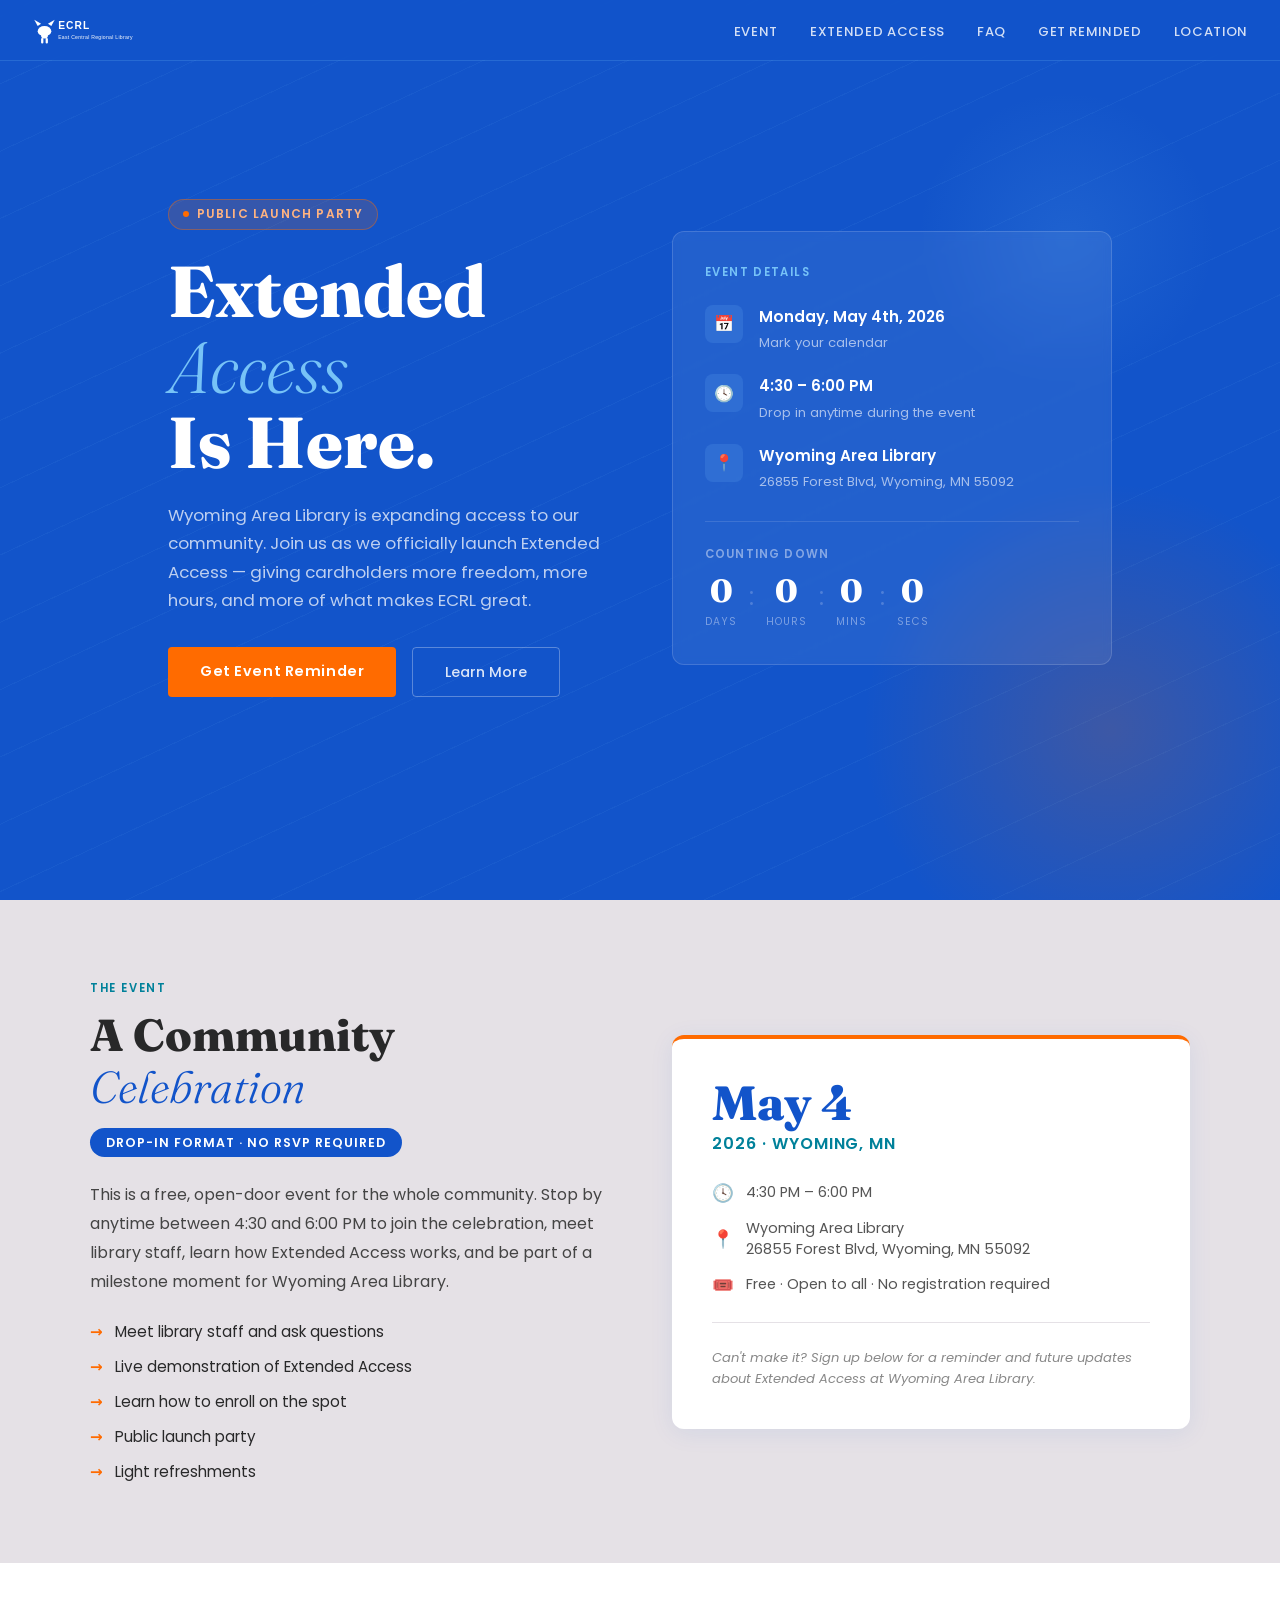
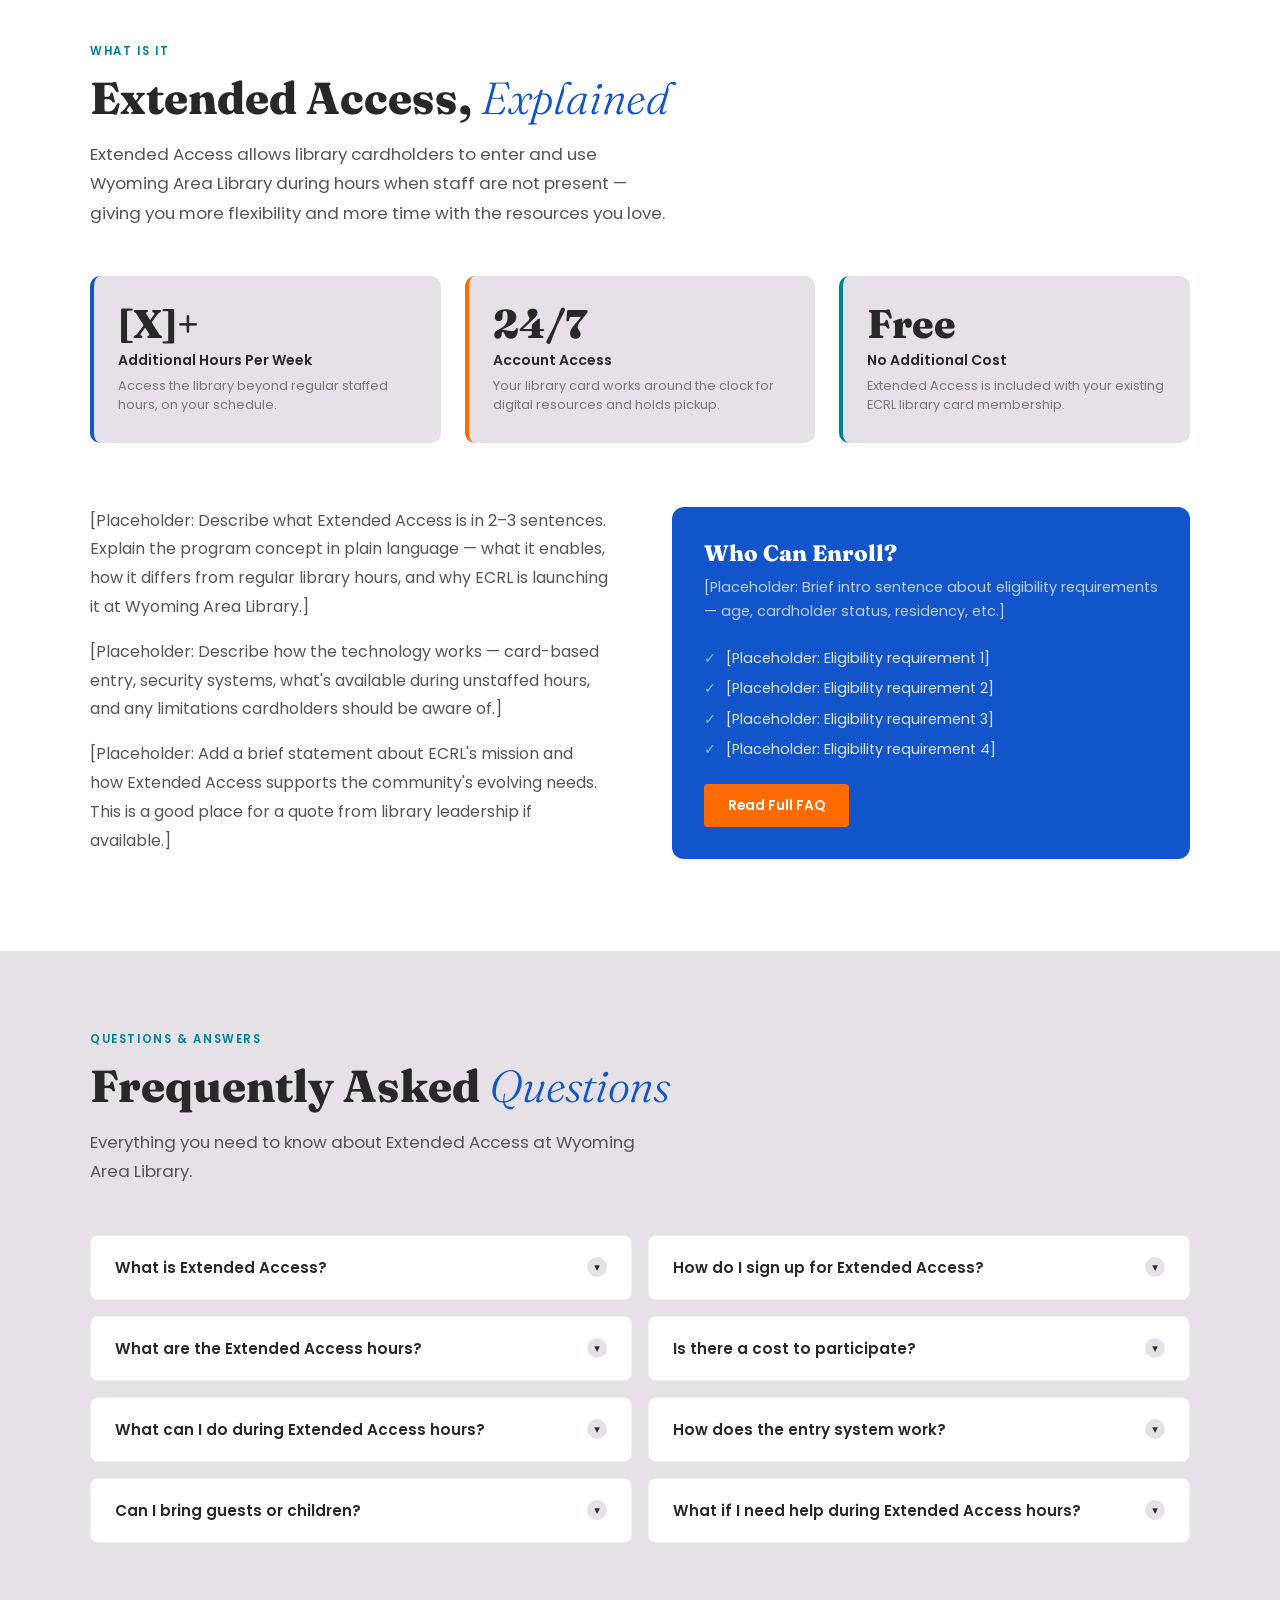
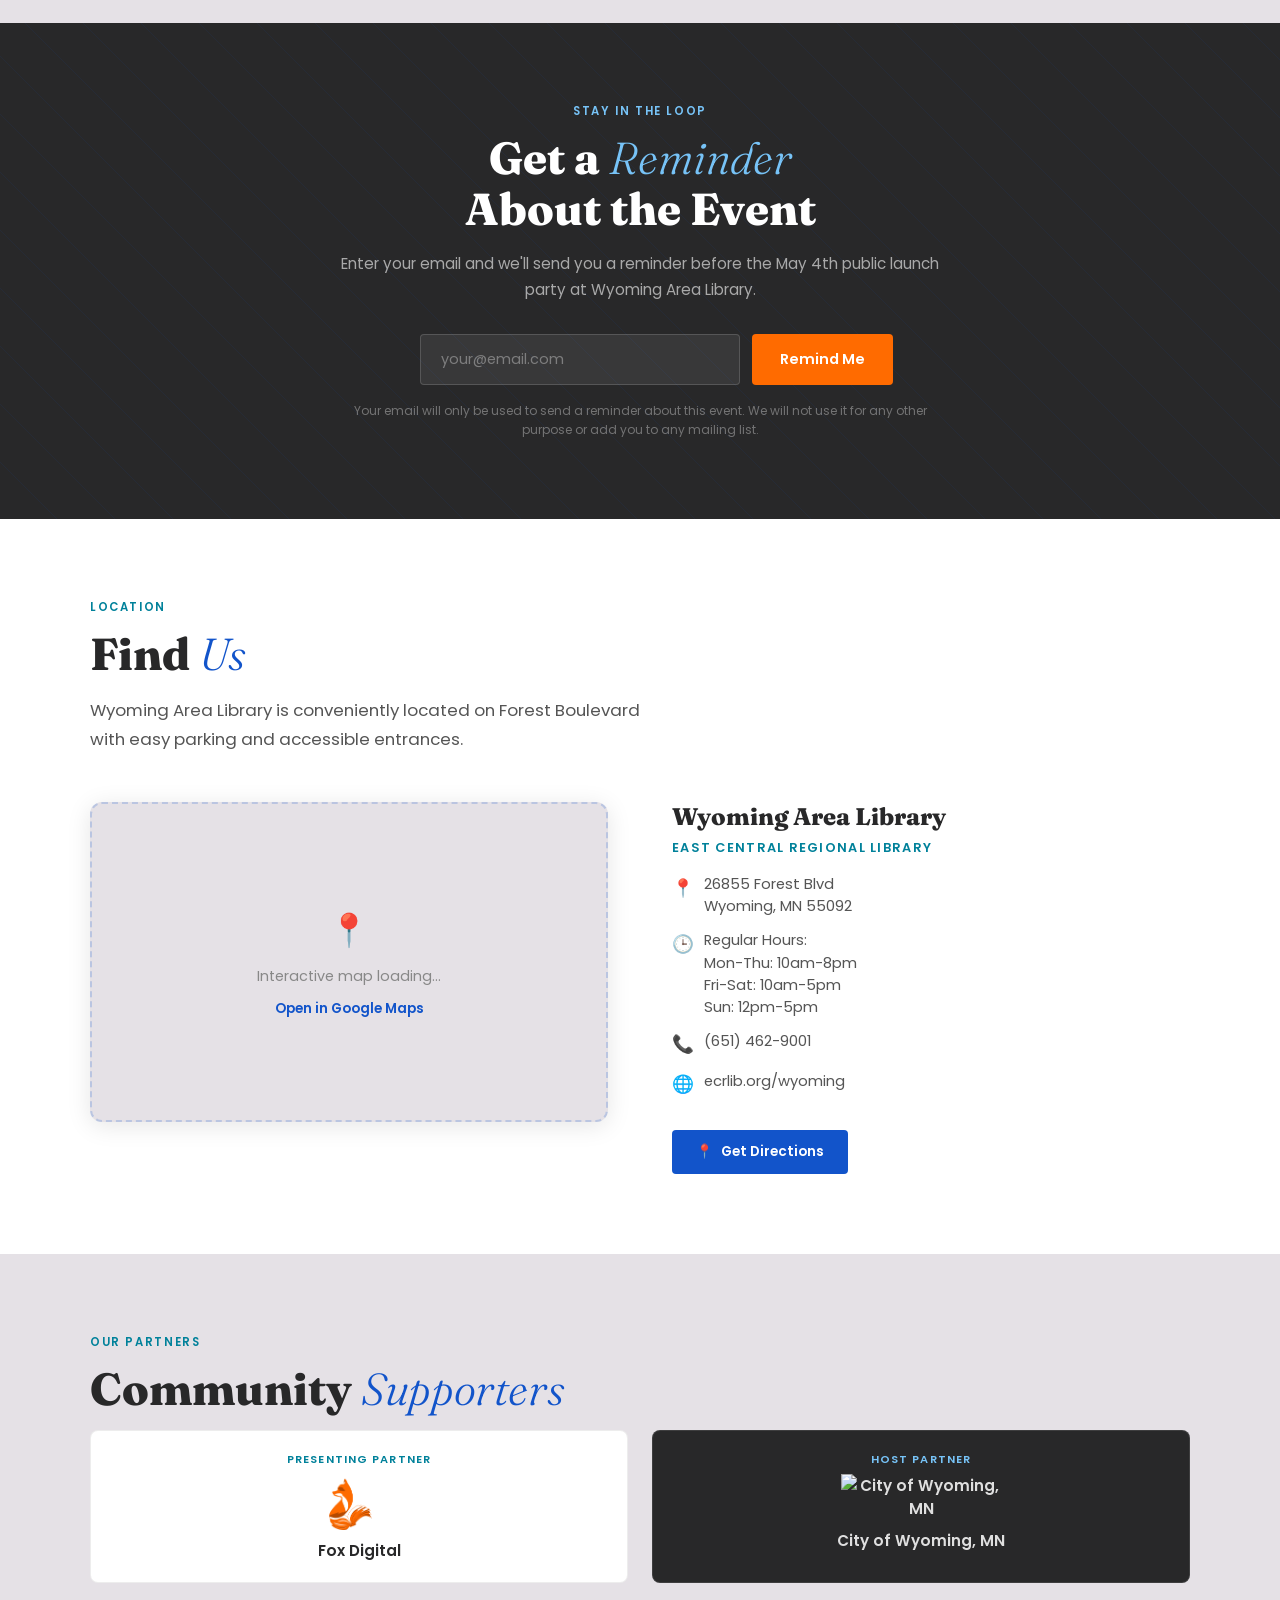
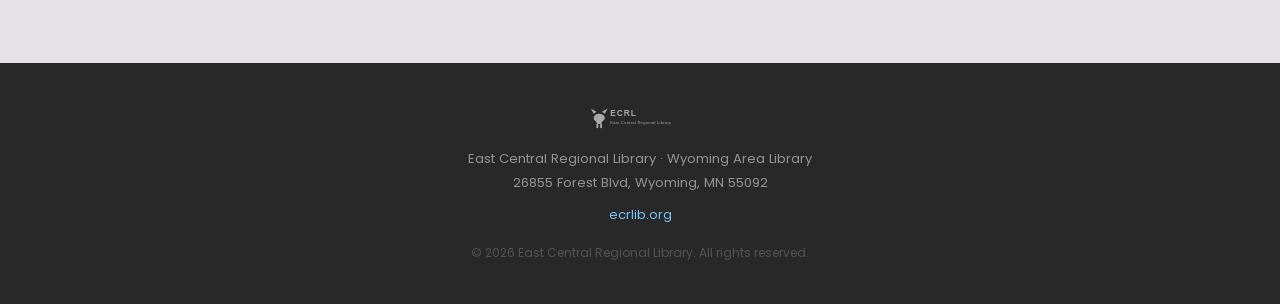
==== commit 800c74d1: "Update HTML file with "Public Launch Party" text changes" ====
--- a/ecrl-extended-access.html
+++ b/ecrl-extended-access.html
@@ -4,6 +4,7 @@
 <meta charset="UTF-8">
 <meta name="viewport" content="width=device-width, initial-scale=1.0">
 <title>Extended Access Launch | Wyoming Area Library | ECRL</title>
+<link rel="icon" type="image/x-icon" href="assets/favicon.ico">
 <link rel="preconnect" href="https://fonts.googleapis.com">
 <link href="https://fonts.googleapis.com/css2?family=Fraunces:ital,wght@0,300;0,600;0,800;1,300&family=Poppins:wght@300;400;500;600;700&display=swap" rel="stylesheet">
 <style>
@@ -845,7 +846,7 @@
   <div class="hero-accent-2"></div>
   <div class="hero-inner">
     <div class="hero-content">
-      <div class="hero-eyebrow">Ribbon Cutting Ceremony</div>
+      <div class="hero-eyebrow">Public Launch Party</div>
       <h1>Extended<br><em>Access</em><br>Is Here.</h1>
       <p class="hero-sub">Wyoming Area Library is expanding access to our community. Join us as we officially launch Extended Access — giving cardholders more freedom, more hours, and more of what makes ECRL great.</p>
       <div class="hero-cta-row">
@@ -917,7 +918,7 @@
           <li>Meet library staff and ask questions</li>
           <li>Live demonstration of Extended Access</li>
           <li>Learn how to enroll on the spot</li>
-          <li>Ribbon cutting ceremony</li>
+          <li>Public launch party</li>
           <li>Light refreshments</li>
         </ul>
       </div>
@@ -983,7 +984,7 @@
           <li>[Placeholder: Eligibility requirement 3]</li>
           <li>[Placeholder: Eligibility requirement 4]</li>
         </ul>
-        <a href="#faq" class="eligibility-cta">Read the Full FAQ</a>
+        <a href="#faq" class="eligibility-cta">Read Full FAQ</a>
       </div>
     </div>
   </div>
@@ -1028,31 +1029,31 @@
       </div>
       <div class="faq-item">
         <button class="faq-q" onclick="toggleFaq(this)">
-          Who is eligible for Extended Access?
-          <span class="faq-chevron">▾</span>
-        </button>
-        <div class="faq-a">[Placeholder: Full eligibility requirements — age, cardholder type, account standing, residency, or any other criteria required to participate.]</div>
-      </div>
-      <div class="faq-item">
-        <button class="faq-q" onclick="toggleFaq(this)">
-          Is the library safe during unstaffed hours?
-          <span class="faq-chevron">▾</span>
-        </button>
-        <div class="faq-a">[Placeholder: Describe the security measures in place during Extended Access hours — camera systems, emergency contacts, check-in technology, and any behavioral expectations.]</div>
-      </div>
-      <div class="faq-item">
-        <button class="faq-q" onclick="toggleFaq(this)">
           What can I do during Extended Access hours?
           <span class="faq-chevron">▾</span>
         </button>
-        <div class="faq-a">[Placeholder: List what services, spaces, and resources are available during Extended Access — computers, Wi-Fi, study rooms, holds pickup, printing, etc. — and what is not available.]</div>
+        <div class="faq-a">[Placeholder: List available services and resources during unstaffed hours — computer use, book browsing, study spaces, printing, etc. Mention any limitations.]</div>
       </div>
       <div class="faq-item">
         <button class="faq-q" onclick="toggleFaq(this)">
-          Can children use Extended Access?
+          How does the entry system work?
           <span class="faq-chevron">▾</span>
         </button>
-        <div class="faq-a">[Placeholder: Policy regarding minors — minimum age, parental consent requirements, supervision expectations, or whether children can attend with an enrolled adult cardholder.]</div>
+        <div class="faq-a">[Placeholder: Explain the technology — library card scanning, keypad entry, security cameras, verification process. Address privacy and safety concerns.]</div>
+      </div>
+      <div class="faq-item">
+        <button class="faq-q" onclick="toggleFaq(this)">
+          Can I bring guests or children?
+          <span class="faq-chevron">▾</span>
+        </button>
+        <div class="faq-a">[Placeholder: Clear policy on guests, family members, and age requirements. Explain supervision requirements for minors.]</div>
+      </div>
+      <div class="faq-item">
+        <button class="faq-q" onclick="toggleFaq(this)">
+          What if I need help during Extended Access hours?
+          <span class="faq-chevron">▾</span>
+        </button>
+        <div class="faq-a">[Placeholder: Explain support options during unstaffed hours — emergency procedures, remote assistance, staff contact information, etc.]</div>
       </div>
     </div>
   </div>
@@ -1065,7 +1066,7 @@
     <div class="signup-inner">
       <p class="section-label reveal">Stay In the Loop</p>
       <h2 class="section-title reveal reveal-delay-1">Get a <em>Reminder</em><br>About the Event</h2>
-      <p class="signup-desc reveal reveal-delay-2">Enter your email and we'll send you a reminder before the May 4th ribbon cutting ceremony at Wyoming Area Library.</p>
+      <p class="signup-desc reveal reveal-delay-2">Enter your email and we'll send you a reminder before the May 4th public launch party at Wyoming Area Library.</p>
       <div class="signup-form reveal reveal-delay-3" id="signup-form-wrap">
         <input type="email" class="signup-input" id="signup-email" placeholder="your@email.com" aria-label="Email address">
         <button class="signup-btn" onclick="handleSignup()">Remind Me</button>
@@ -1078,65 +1079,64 @@
   </div>
 </section>
 
-<!-- LOCATION -->
+<!-- MAP -->
 <section class="map-section" id="location">
   <div class="container">
+    <div class="reveal">
+      <p class="section-label">Location</p>
+      <h2 class="section-title">Find <em>Us</em></h2>
+      <p class="section-intro">Wyoming Area Library is conveniently located on Forest Boulevard with easy parking and accessible entrances.</p>
+    </div>
     <div class="map-grid">
-      <div class="reveal">
-        <p class="section-label">Find Us</p>
-        <h2 class="section-title">Wyoming Area <em>Library</em></h2>
-        <div class="address-block">
-          <div class="branch-name">East Central Regional Library</div>
-          <div class="address-line"><span class="address-icon">📍</span><span>26855 Forest Blvd<br>Wyoming, MN 55092</span></div>
-          <div class="address-line"><span class="address-icon">📞</span><span>[Placeholder: Branch phone number]</span></div>
-          <div class="address-line"><span class="address-icon">🕓</span><span><strong>Regular Hours:</strong><br>[Placeholder: Days and hours]</span></div>
-          <div class="address-line"><span class="address-icon">🚗</span><span>[Placeholder: Parking notes, e.g., "Free parking available on site."]</span></div>
-          <a href="https://maps.google.com/?q=26855+Forest+Blvd,+Wyoming,+MN+55092" target="_blank" rel="noopener" class="directions-btn">
-            ↗ Get Directions
-          </a>
+      <div class="map-embed reveal reveal-delay-1">
+        <div class="map-embed-icon">📍</div>
+        <p>Interactive map loading...</p>
+        <a href="https://maps.google.com/?q=26855+Forest+Blvd+Wyoming+MN+55092" target="_blank" rel="noopener">Open in Google Maps</a>
+      </div>
+      <div class="address-block reveal reveal-delay-2">
+        <h3>Wyoming Area Library</h3>
+        <p class="branch-name">East Central Regional Library</p>
+        <div class="address-line">
+          <span class="address-icon">📍</span>
+          <span>26855 Forest Blvd<br>Wyoming, MN 55092</span>
         </div>
-      </div>
-      <div class="map-embed reveal reveal-delay-1">
-        <span class="map-embed-icon">🗺️</span>
-        <span>Wyoming Area Library</span>
-        <span style="font-size:0.8rem; color:#aaa;">26855 Forest Blvd, Wyoming, MN</span>
-        <a href="https://maps.google.com/?q=26855+Forest+Blvd,+Wyoming,+MN+55092" target="_blank" rel="noopener">Open in Google Maps ↗</a>
+        <div class="address-line">
+          <span class="address-icon">🕒</span>
+          <span>Regular Hours:<br>Mon-Thu: 10am-8pm<br>Fri-Sat: 10am-5pm<br>Sun: 12pm-5pm</span>
+        </div>
+        <div class="address-line">
+          <span class="address-icon">📞</span>
+          <span>(651) 462-9001</span>
+        </div>
+        <div class="address-line">
+          <span class="address-icon">🌐</span>
+          <span>ecrlib.org/wyoming</span>
+        </div>
+        <a href="https://maps.google.com/?q=26855+Forest+Blvd+Wyoming+MN+55092" target="_blank" rel="noopener" class="directions-btn">
+          <span>📍</span>
+          Get Directions
+        </a>
       </div>
     </div>
   </div>
 </section>
 
-<!-- PROJECT PARTNERS -->
-<section class="partners-section">
+<!-- PARTNERS -->
+<section class="partners-section" id="partners">
   <div class="container">
     <div class="reveal">
-      <p class="section-label">Project Partners</p>
-      <h2 class="section-title">Made Possible <em>With</em></h2>
-      <p class="section-intro" style="margin-bottom:2rem;">Extended Access at Wyoming Area Library was made possible through the expertise and partnership of the following vendors.</p>
+      <p class="section-label">Our Partners</p>
+      <h2 class="section-title">Community <em>Supporters</em></h2>
     </div>
     <div class="partners-grid reveal">
       <div class="partner-card">
-        <span class="partner-label">Technology</span>
-        <img src="[data-uri]" alt="Bibliotheca" class="partner-logo">
-        Bibliotheca
-      </div>
-      <div class="partner-card">
-        <span class="partner-label">Security Design</span>
-        <img src="[data-uri]" alt="Pro-Tec Design" class="partner-logo">
-        Pro-Tec Design
-      </div>
-      <div class="partner-card">
-        <span class="partner-label">Electrical</span>
-        Sogard Electric
-      </div>
-      <div class="partner-card">
-        <span class="partner-label">County Partner</span>
-        <img src="[data-uri]" alt="Chisago County, MN" class="partner-logo">
-        Chisago County, MN
+        <span class="partner-label">Presenting Partner</span>
+        <img src="assets/Fox_Digital-125px-nowords.png" alt="Fox Digital" class="partner-logo">
+        Fox Digital
       </div>
       <div class="partner-card wyoming-card">
-        <span class="partner-label" style="color:#77c3f7;">Municipal Partner</span>
-        <img src="[data-uri]" alt="City of Wyoming, MN" class="partner-logo">
+        <span class="partner-label">Host Partner</span>
+        <img src="[data-uri]" alt="City of Wyoming, MN" class="partner-logo">
         City of Wyoming, MN
       </div>
     </div>
@@ -1224,4 +1224,4 @@
   reveals.forEach(el => observer.observe(el));
 </script>
 </body>
-</html>
+</html>
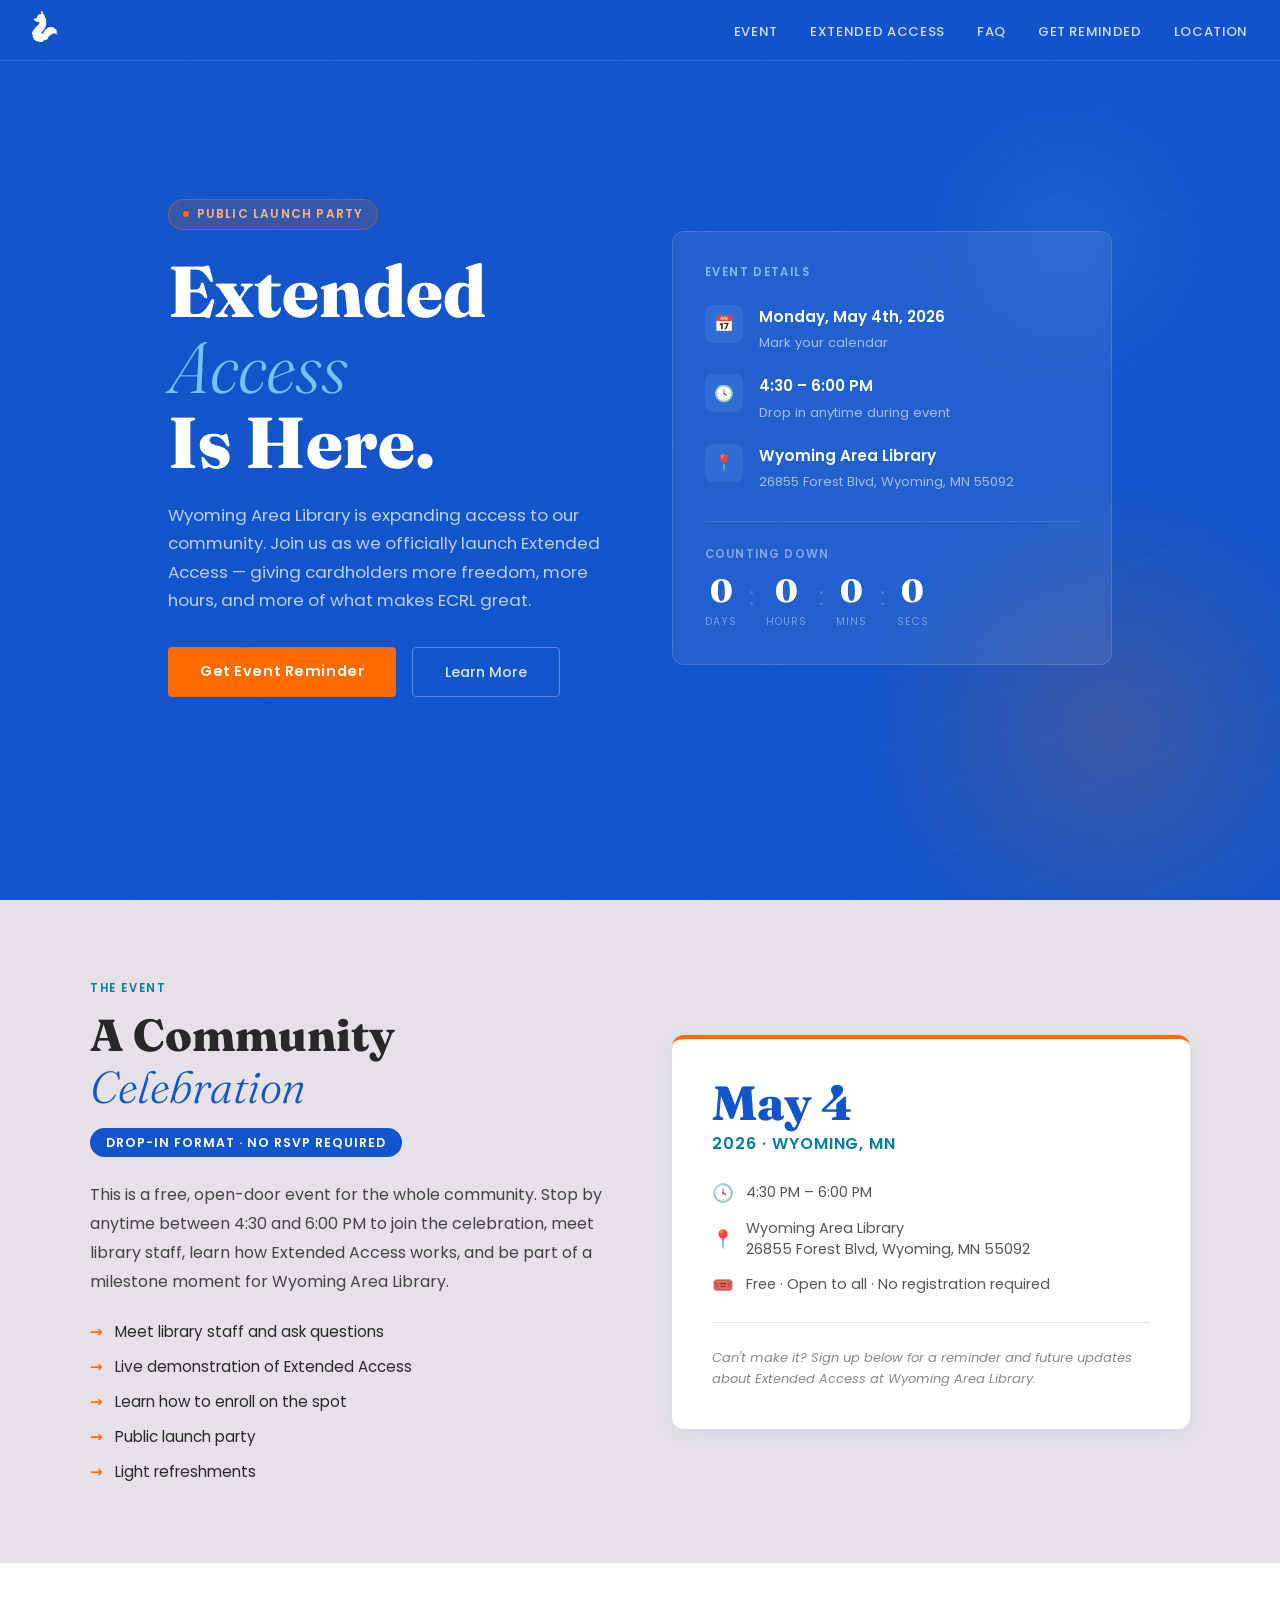
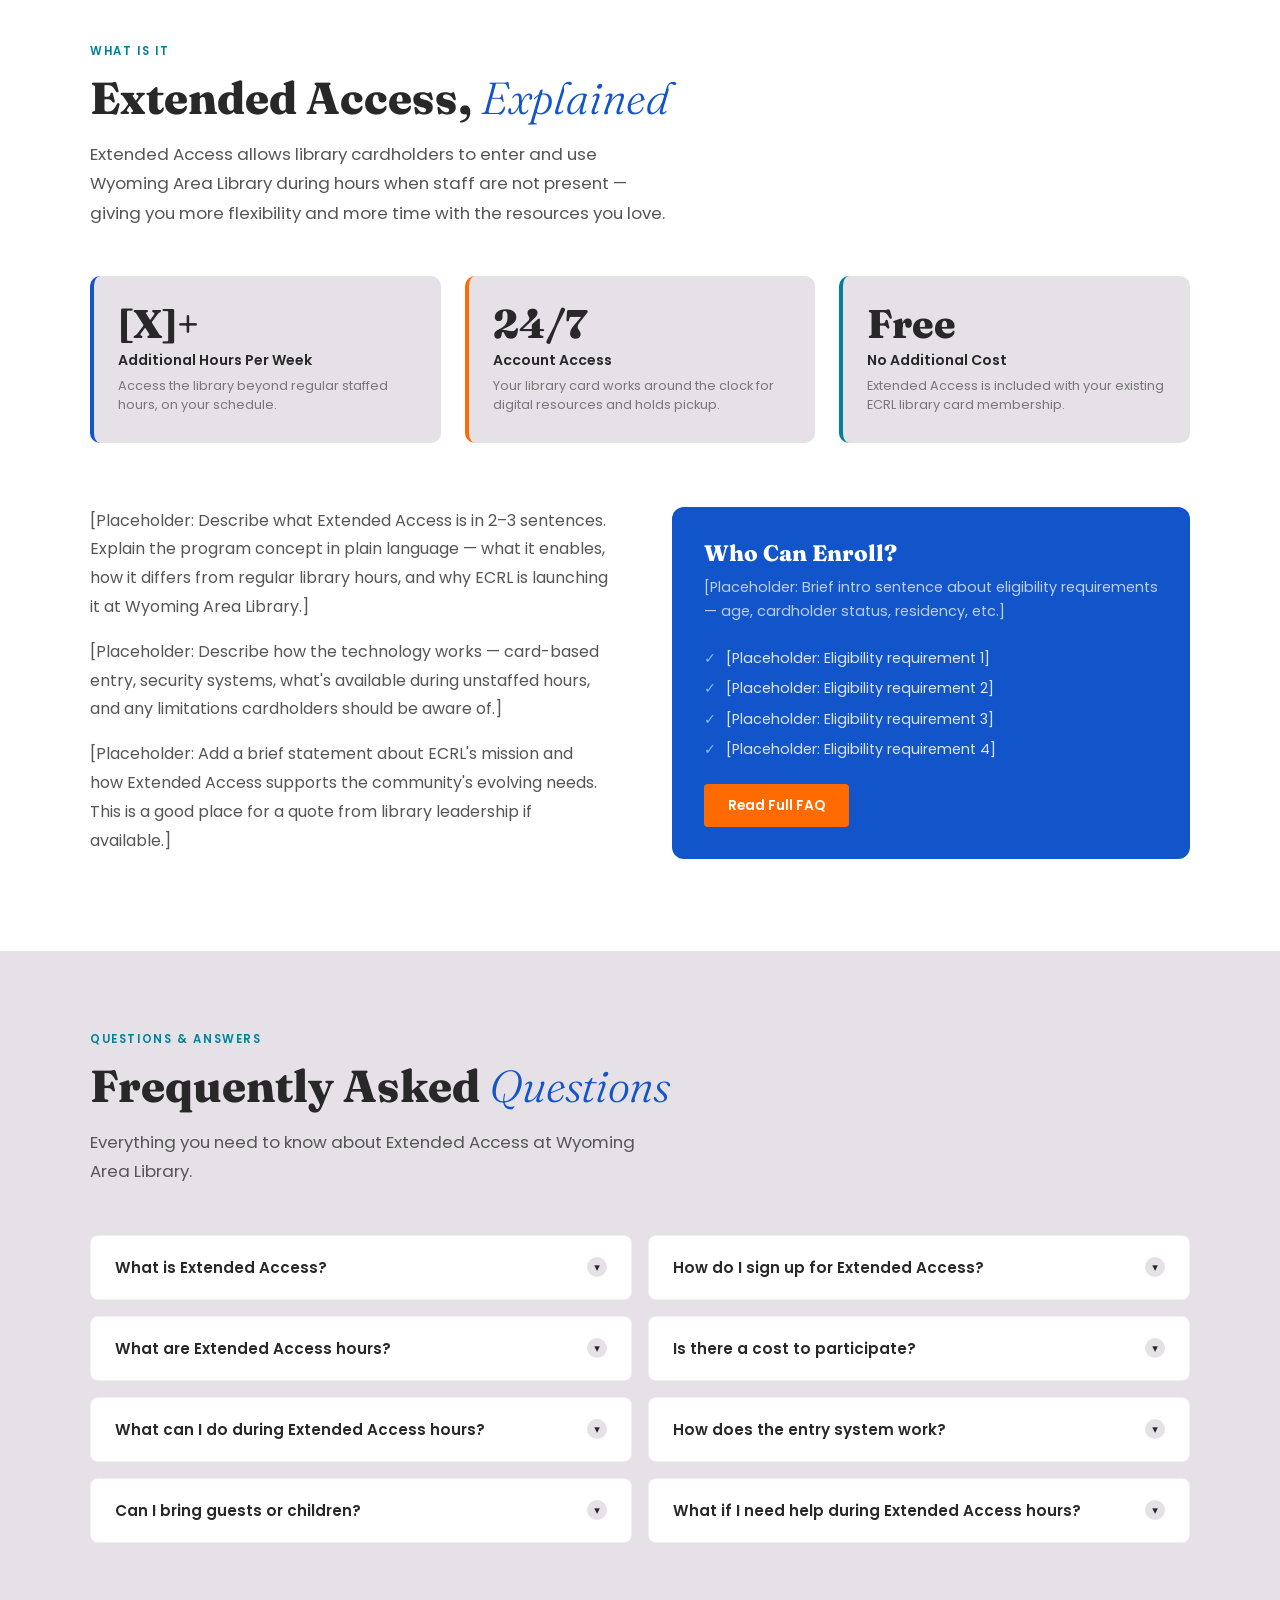
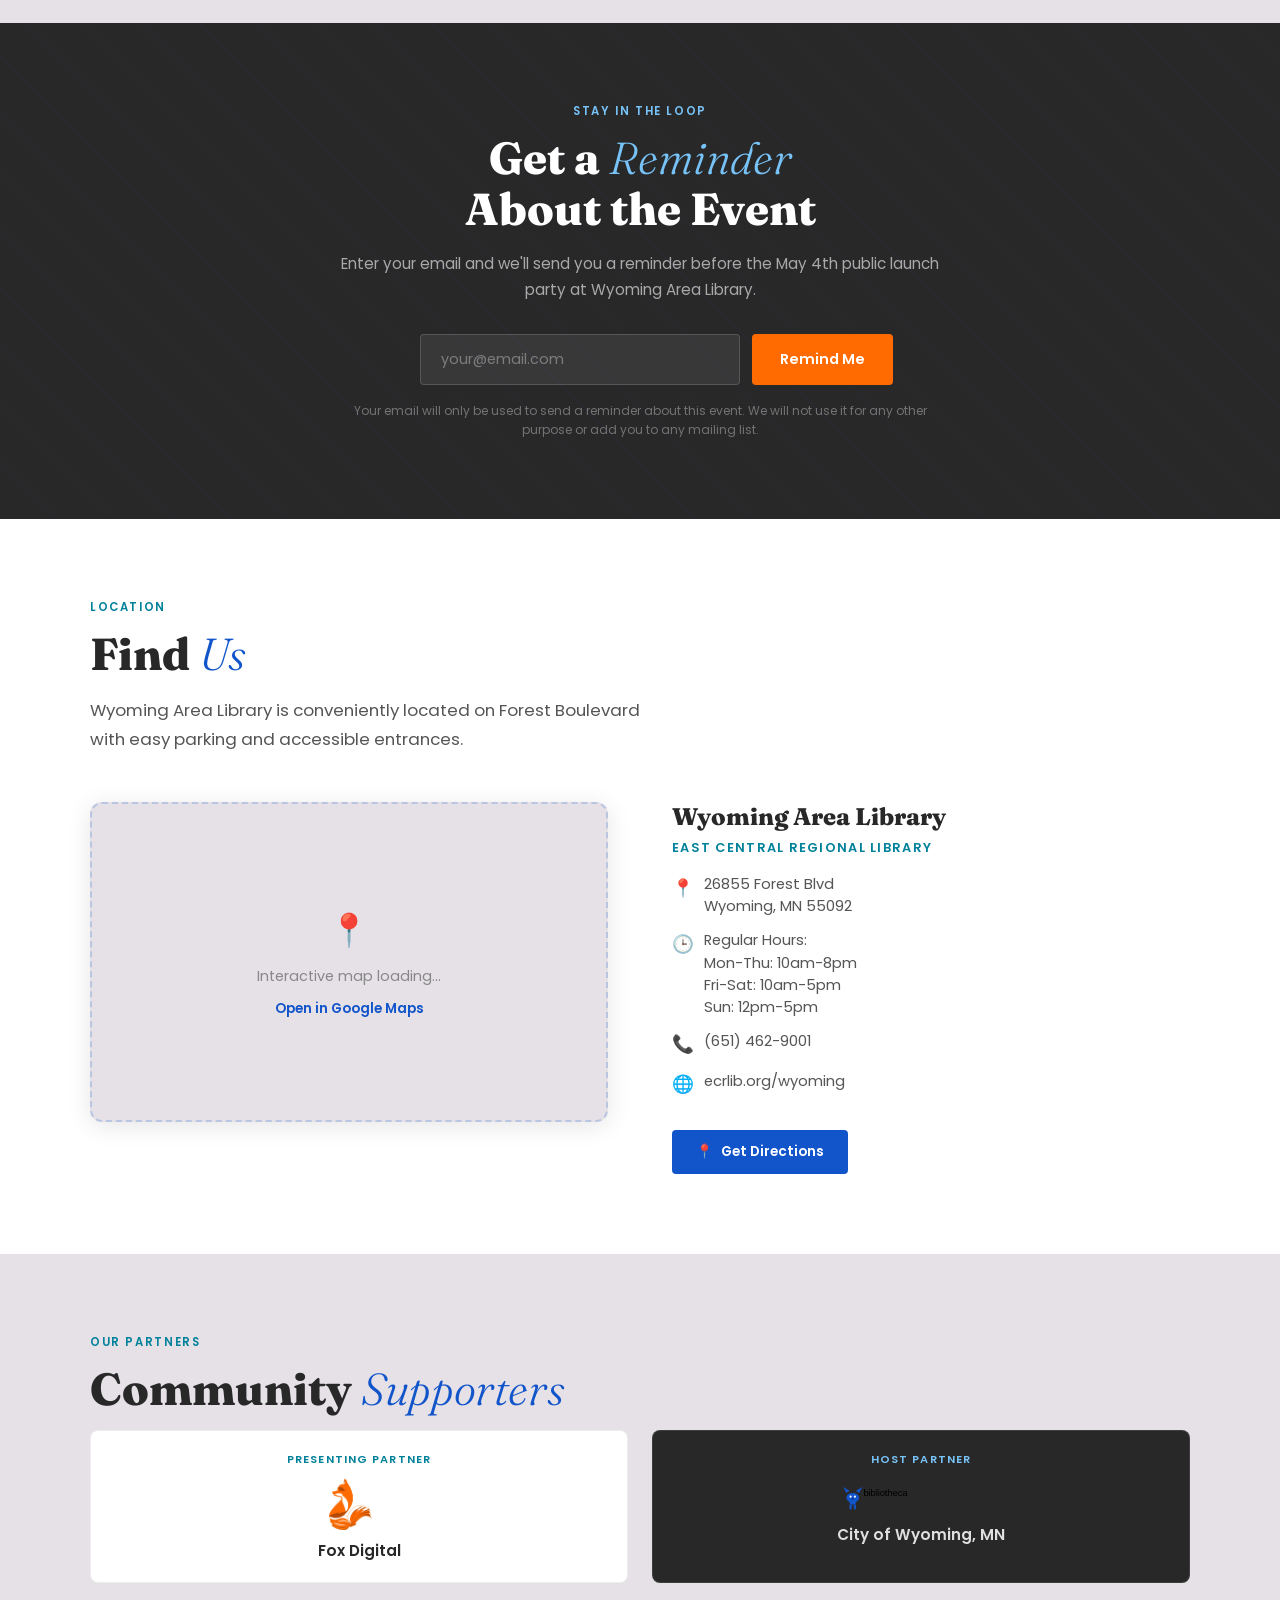
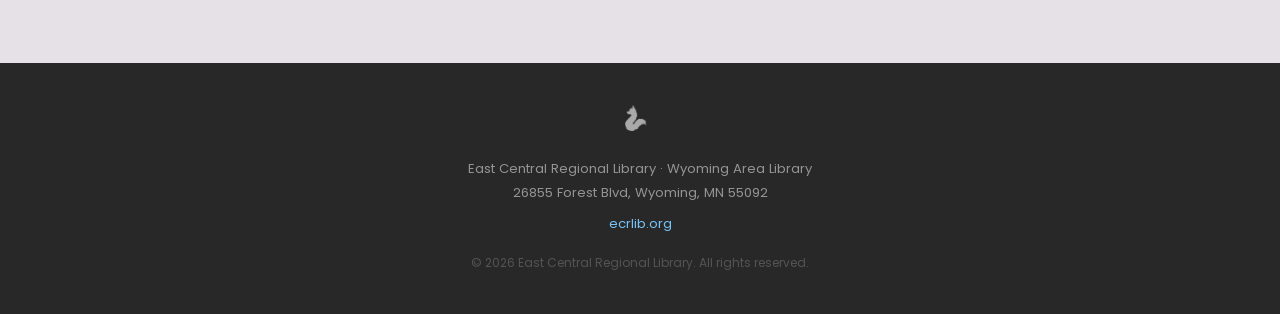
==== commit 0988340e: "Update GitHub HTML with Fox logo correctly positioned in navigation and footer" ====
--- a/ecrl-extended-access.html
+++ b/ecrl-extended-access.html
@@ -828,7 +828,7 @@
 <!-- NAV -->
 <nav>
   <a href="#" class="nav-logo">
-    <img src="[data-uri]" alt="ECRL Logo">
+    <img src="assets/Fox_Digital-125px-nowords.png" alt="Fox Digital" class="partner-logo">
   </a>
   <ul class="nav-links">
     <li><a href="#event">Event</a></li>
@@ -867,7 +867,7 @@
         <div class="event-icon">🕓</div>
         <div class="event-detail-text">
           <strong>4:30 – 6:00 PM</strong>
-          <span>Drop in anytime during the event</span>
+          <span>Drop in anytime during event</span>
         </div>
       </div>
       <div class="event-detail">
@@ -1015,7 +1015,7 @@
       </div>
       <div class="faq-item">
         <button class="faq-q" onclick="toggleFaq(this)">
-          What are the Extended Access hours?
+          What are Extended Access hours?
           <span class="faq-chevron">▾</span>
         </button>
         <div class="faq-a">[Placeholder: Specific days and times when Extended Access is available at Wyoming Area Library, and how they differ from regular staffed hours.]</div>
@@ -1136,7 +1136,7 @@
       </div>
       <div class="partner-card wyoming-card">
         <span class="partner-label">Host Partner</span>
-        <img src="[data-uri]" alt="City of Wyoming, MN" class="partner-logo">
+        <img src="[data-uri]" alt="City of Wyoming, MN" class="partner-logo">
         City of Wyoming, MN
       </div>
     </div>
@@ -1146,7 +1146,7 @@
 <!-- FOOTER -->
 <footer>
   <div class="footer-logo">
-    <img src="[data-uri]" alt="ECRL Logo">
+    <img src="assets/Fox_Digital-125px-nowords.png" alt="Fox Digital" class="partner-logo">
   </div>
   <p>East Central Regional Library · Wyoming Area Library</p>
   <p>26855 Forest Blvd, Wyoming, MN 55092</p>
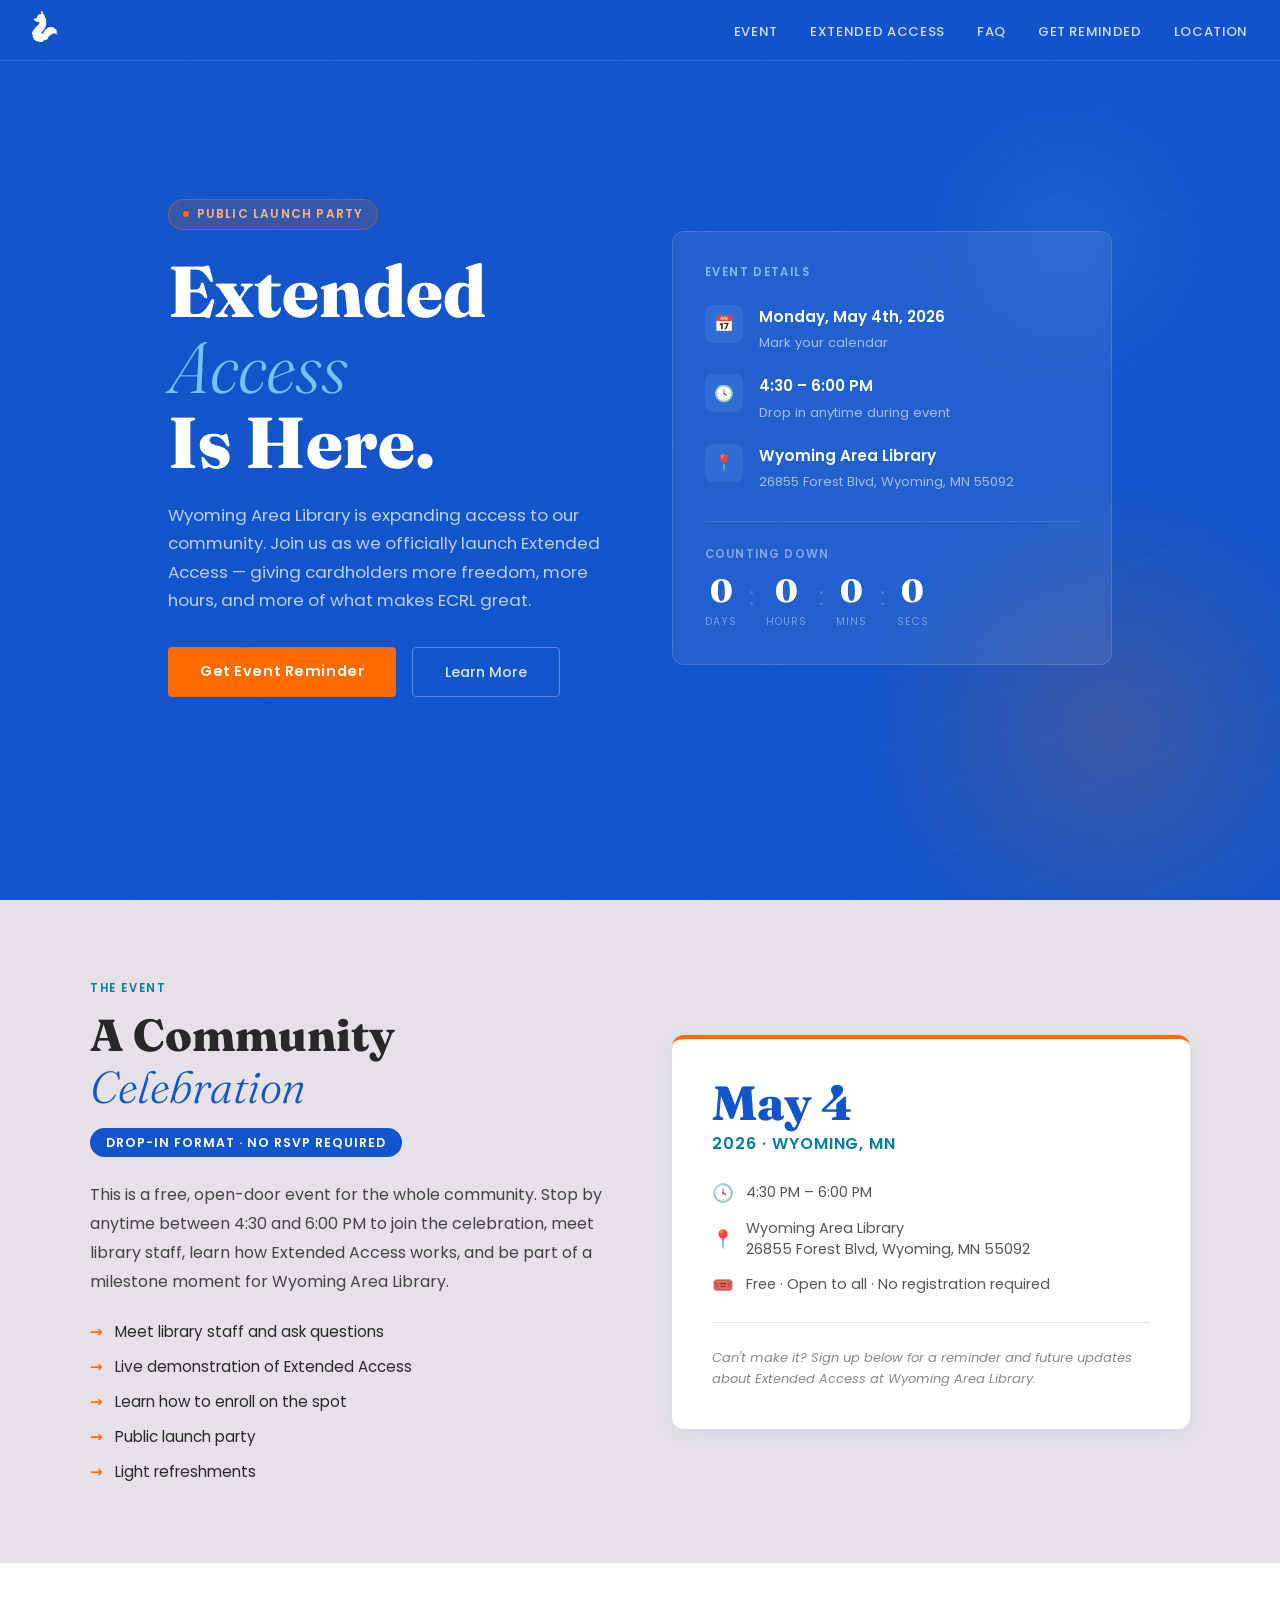
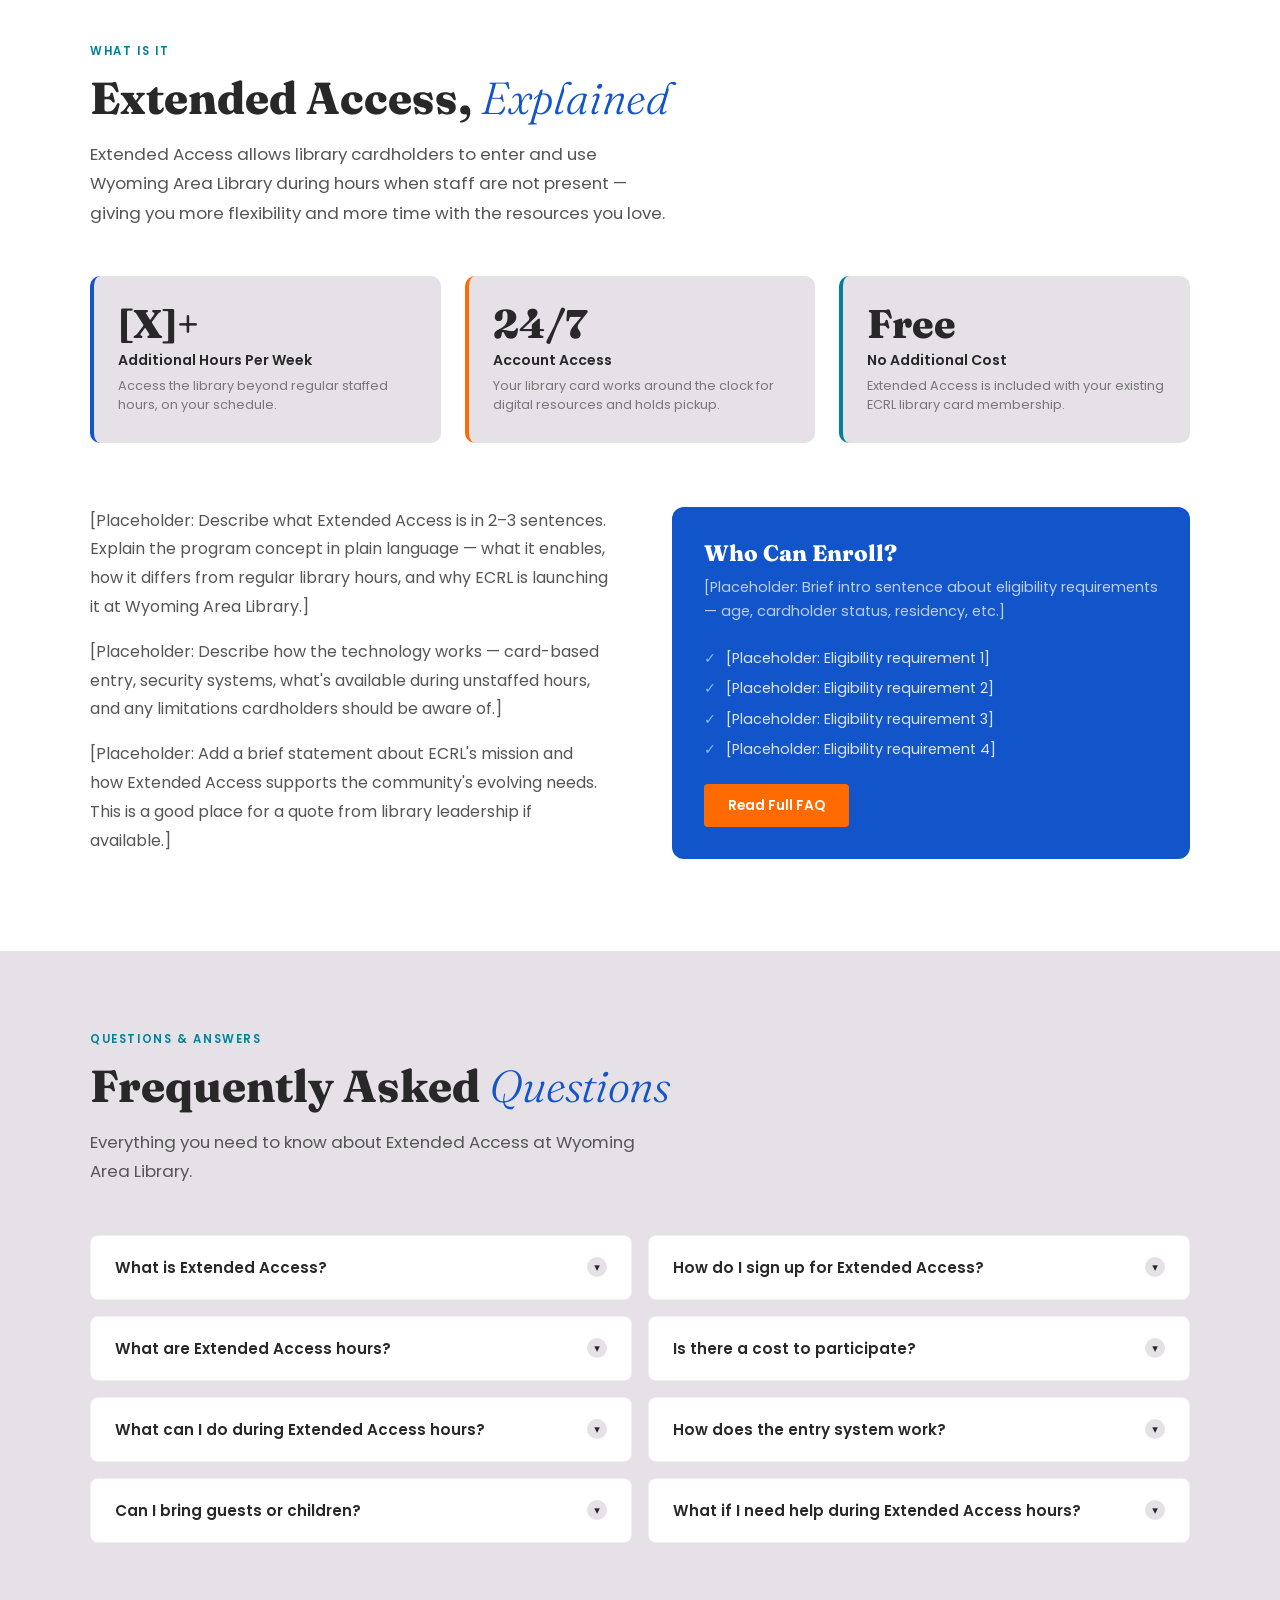
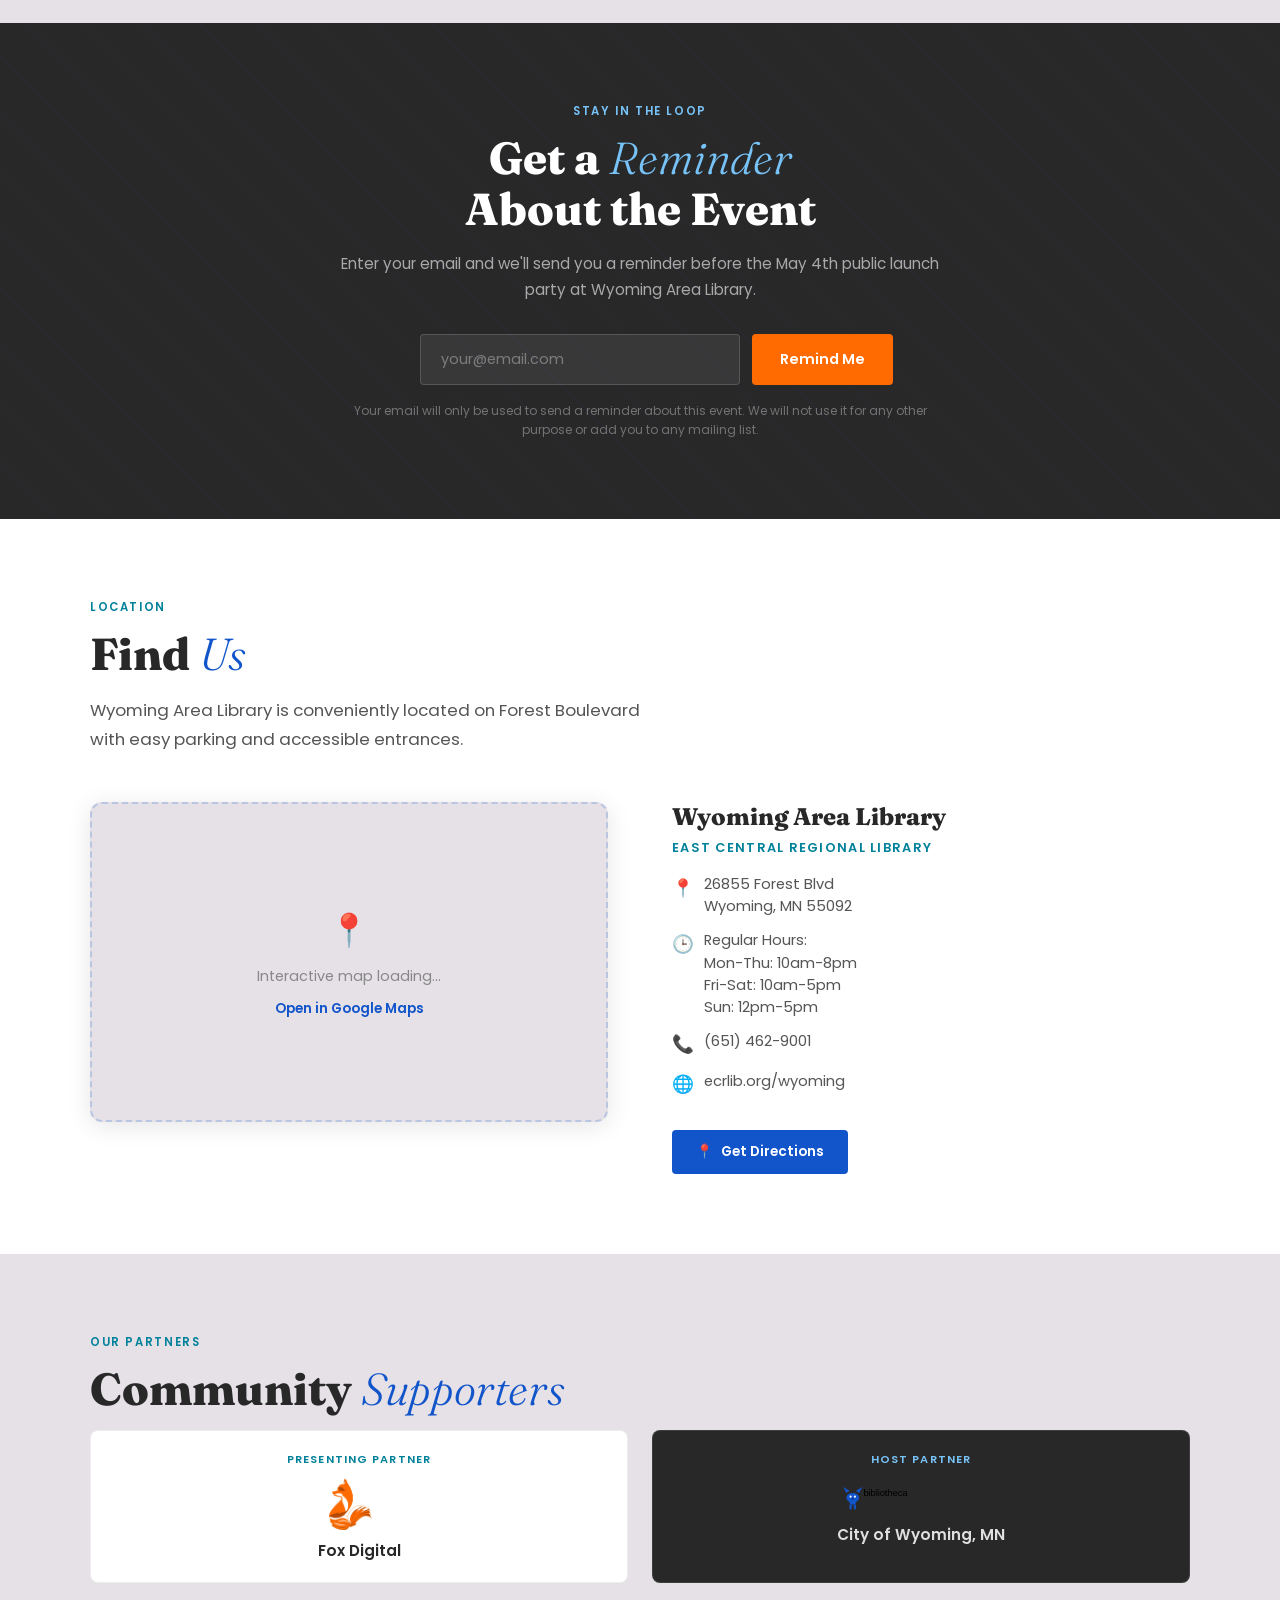
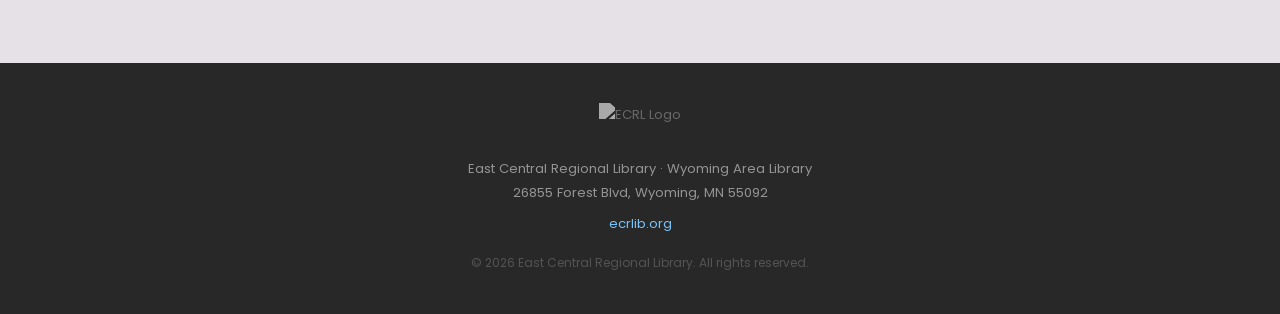
==== commit 5b2f7066: "Update footer logo to SnowOnCharcoal_digital.png" ====
--- a/ecrl-extended-access.html
+++ b/ecrl-extended-access.html
@@ -1146,7 +1146,7 @@
 <!-- FOOTER -->
 <footer>
   <div class="footer-logo">
-    <img src="assets/Fox_Digital-125px-nowords.png" alt="Fox Digital" class="partner-logo">
+    <img src="assets/SnowOnCharcoal_digital.png" alt="ECRL Logo" class="partner-logo">
   </div>
   <p>East Central Regional Library · Wyoming Area Library</p>
   <p>26855 Forest Blvd, Wyoming, MN 55092</p>
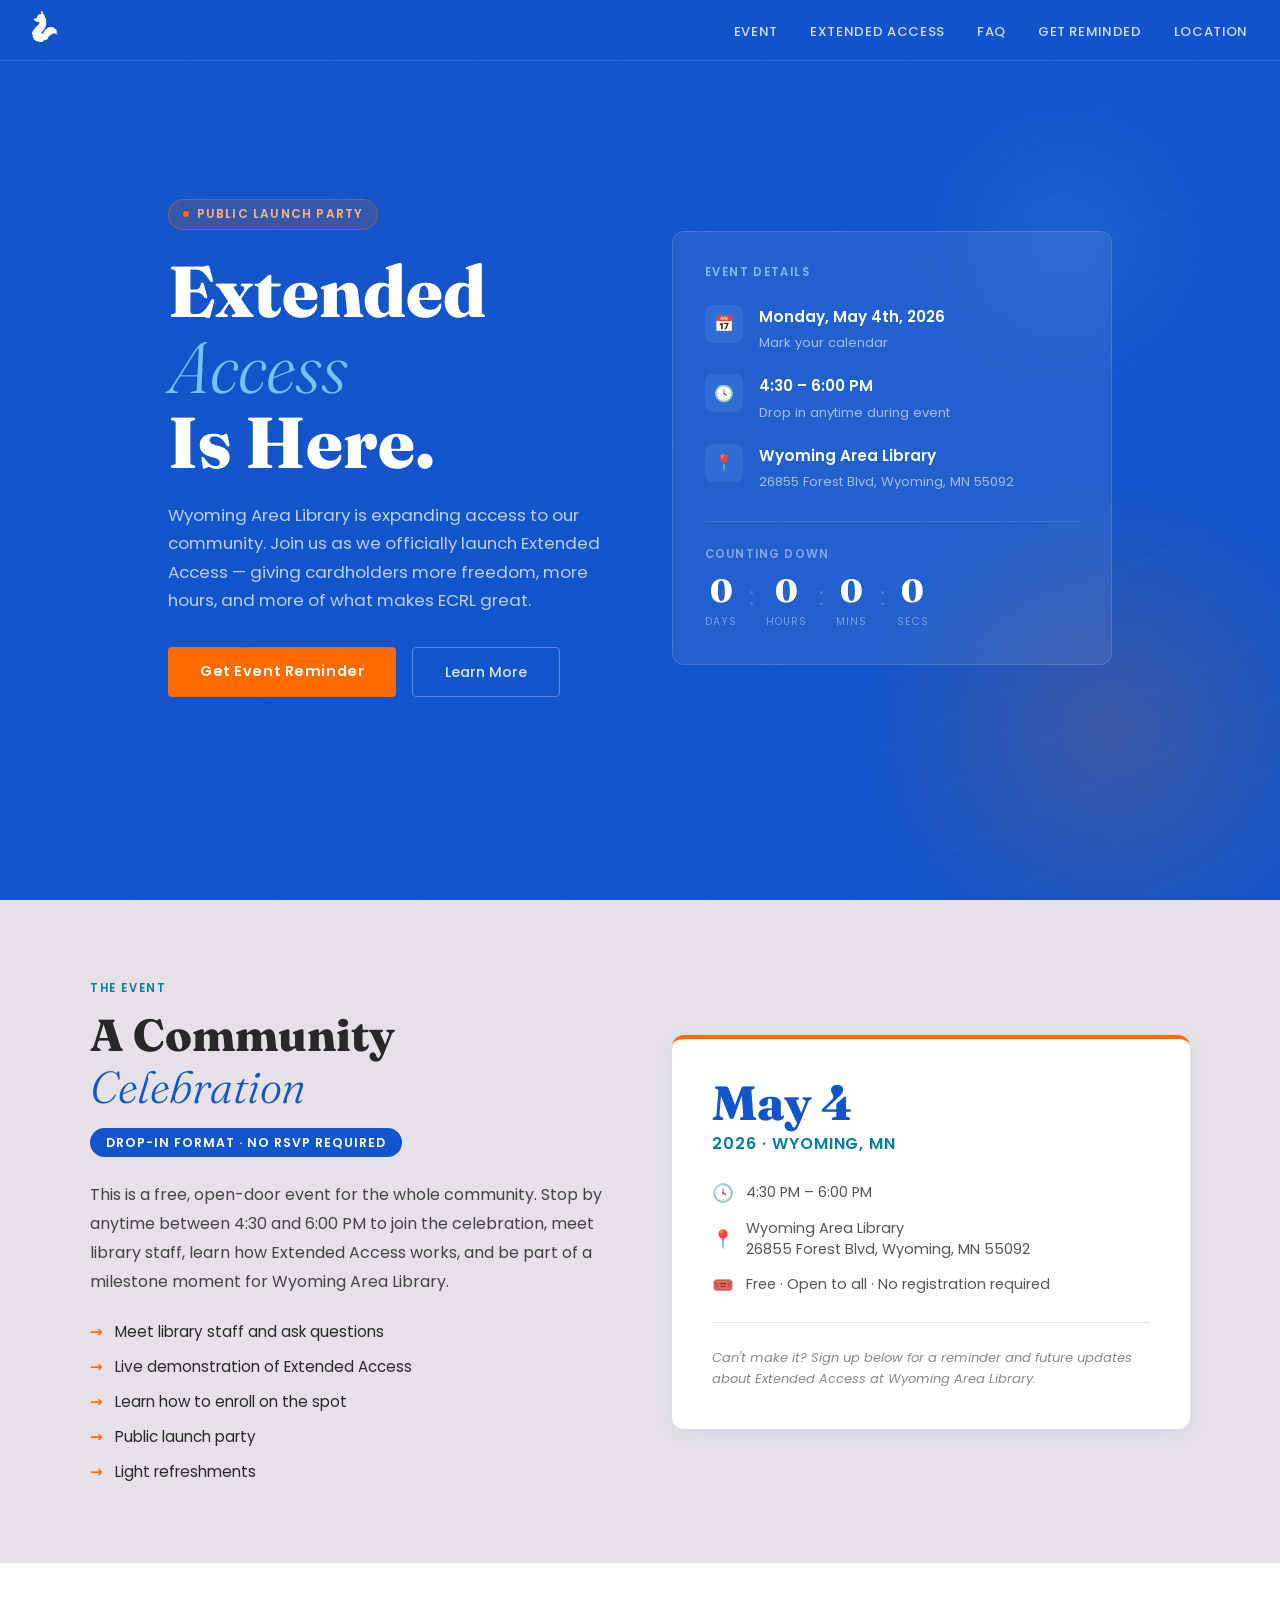
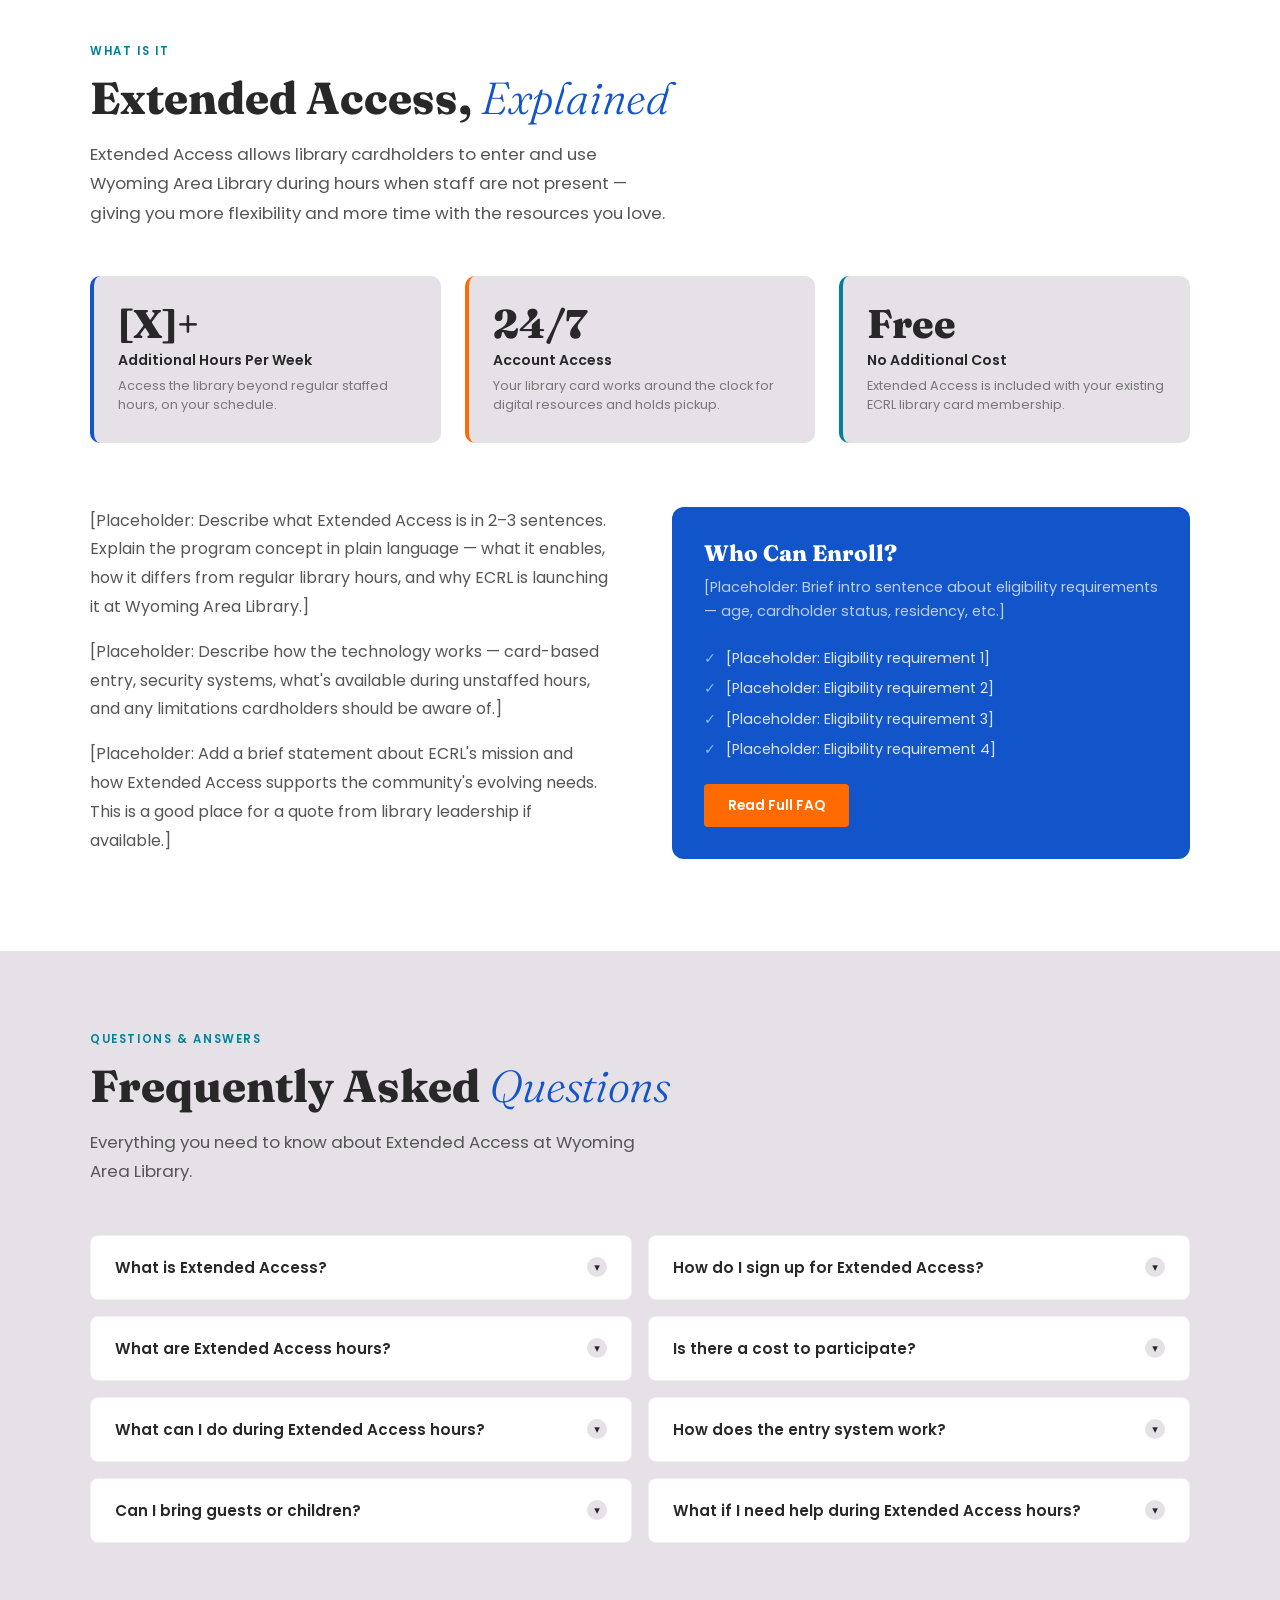
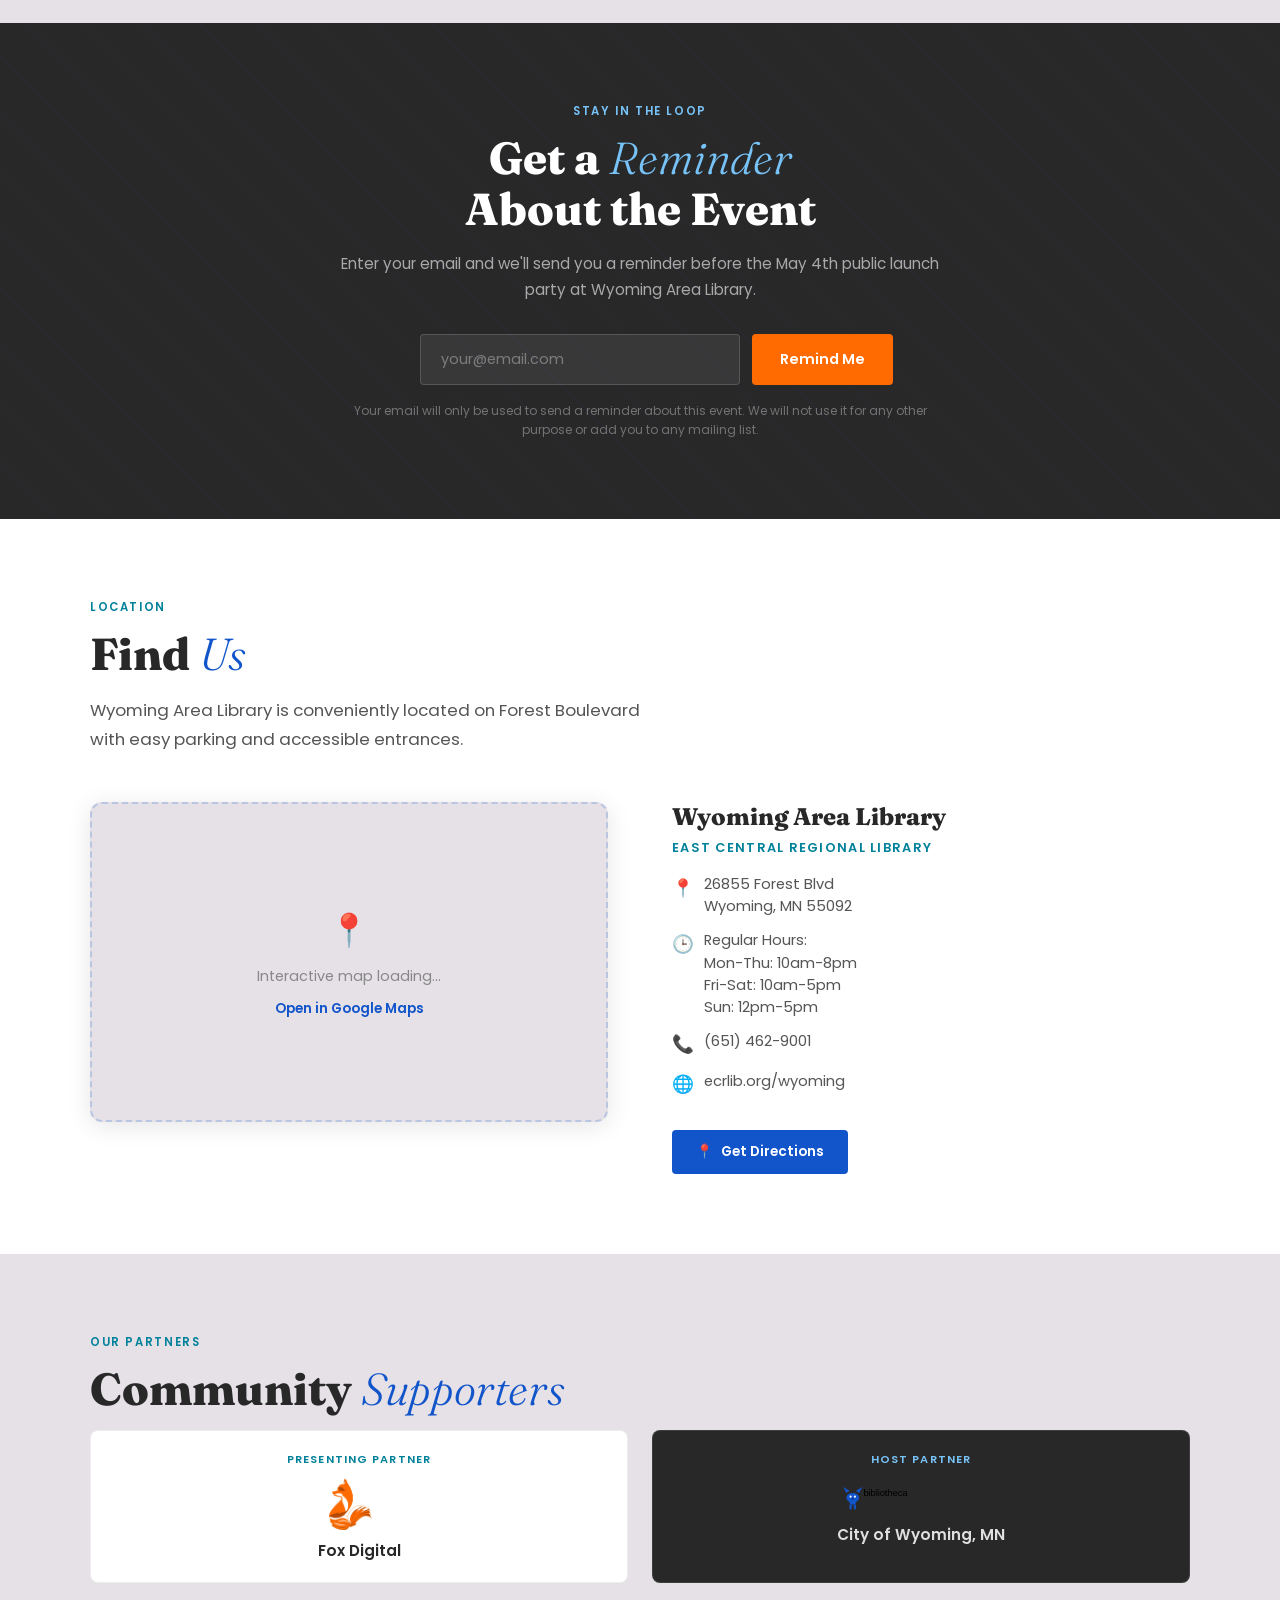
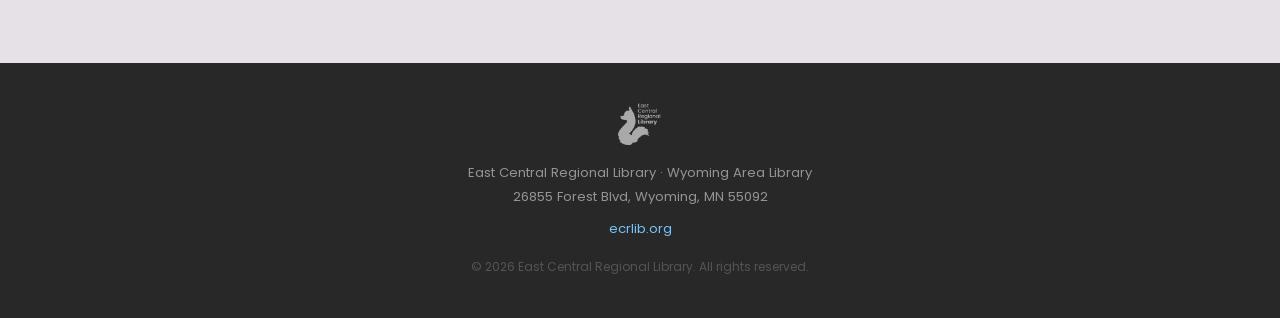
==== commit 8686a500: "Remove partner-logo class from ECRL footer logo and increase size to 42px" ====
--- a/ecrl-extended-access.html
+++ b/ecrl-extended-access.html
@@ -803,7 +803,7 @@
     margin-bottom: 1rem;
   }
   footer .footer-logo img {
-    height: 28px;
+    height: 42px;
     filter: brightness(0) invert(1);
     opacity: 0.6;
   }
@@ -1146,7 +1146,7 @@
 <!-- FOOTER -->
 <footer>
   <div class="footer-logo">
-    <img src="assets/SnowOnCharcoal_digital.png" alt="ECRL Logo" class="partner-logo">
+    <img src="assets/SnowOnCharcoal_digital.png" alt="ECRL Logo">
   </div>
   <p>East Central Regional Library · Wyoming Area Library</p>
   <p>26855 Forest Blvd, Wyoming, MN 55092</p>
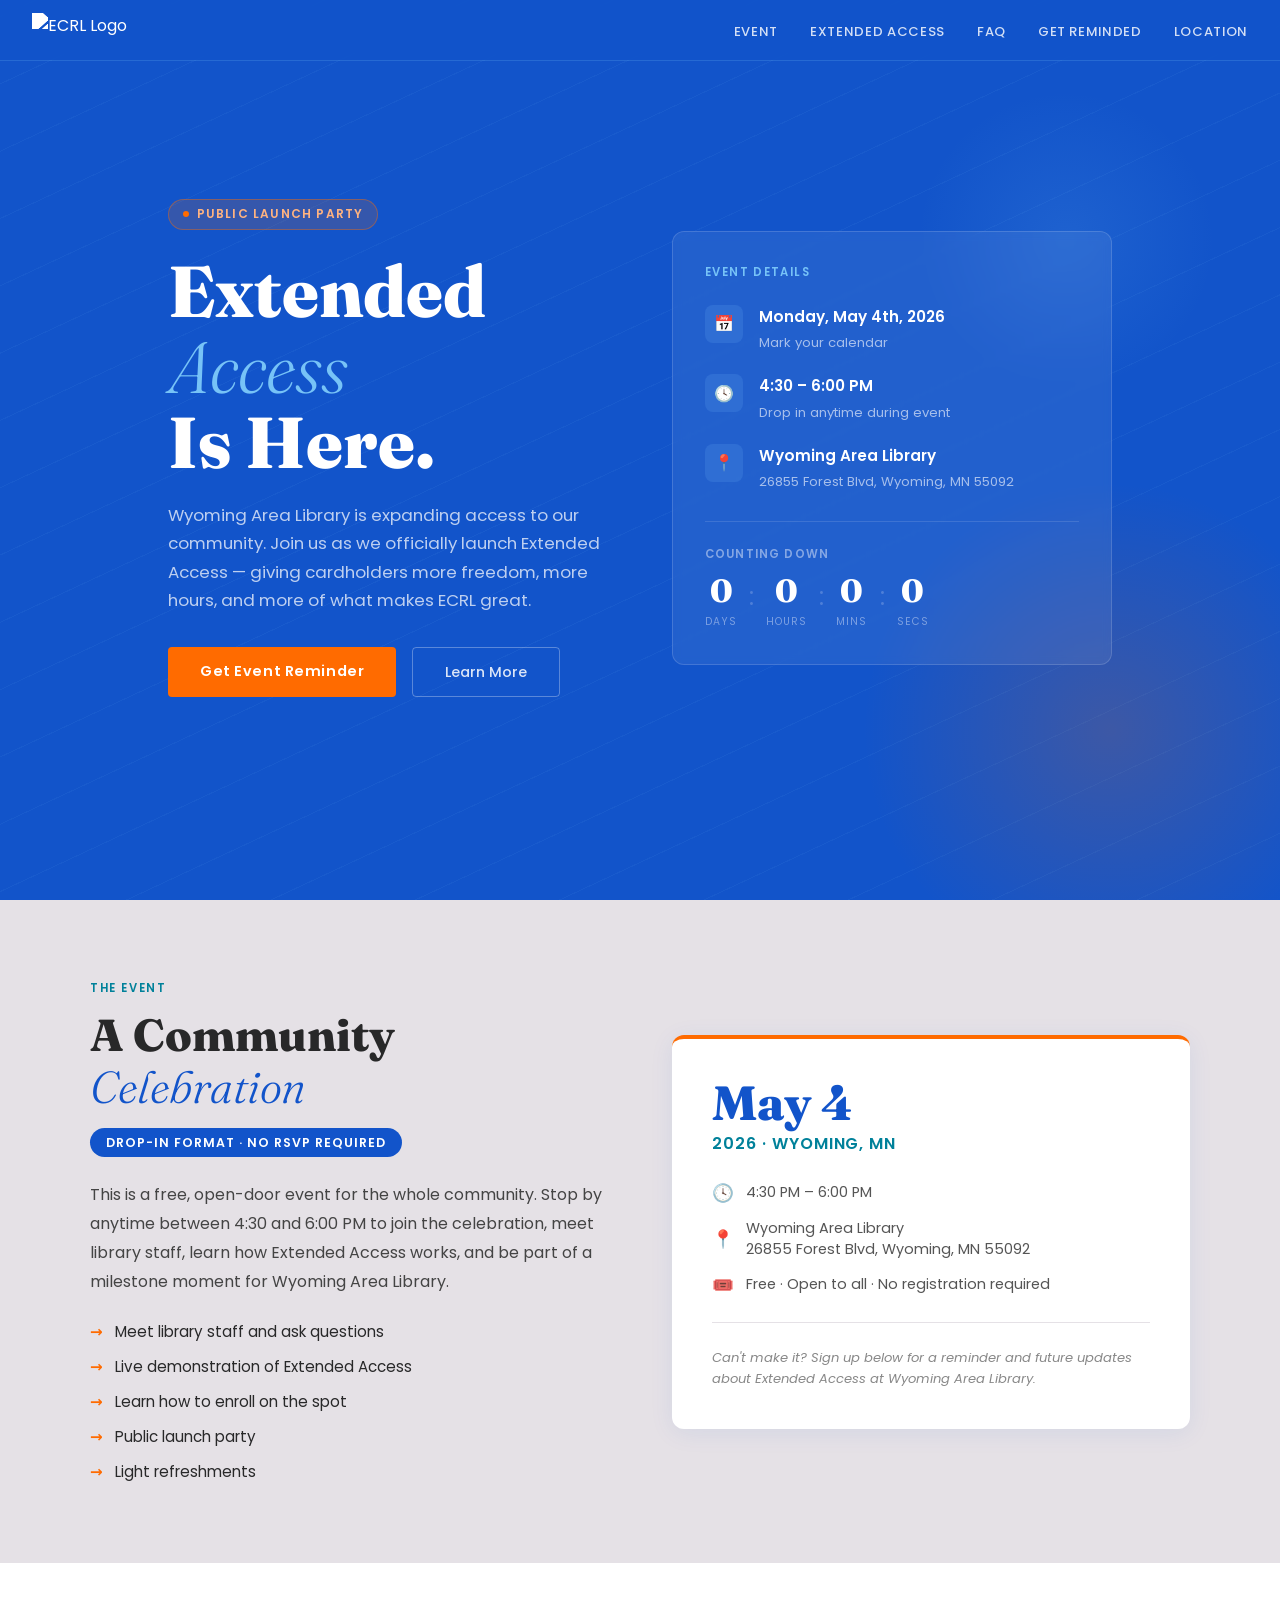
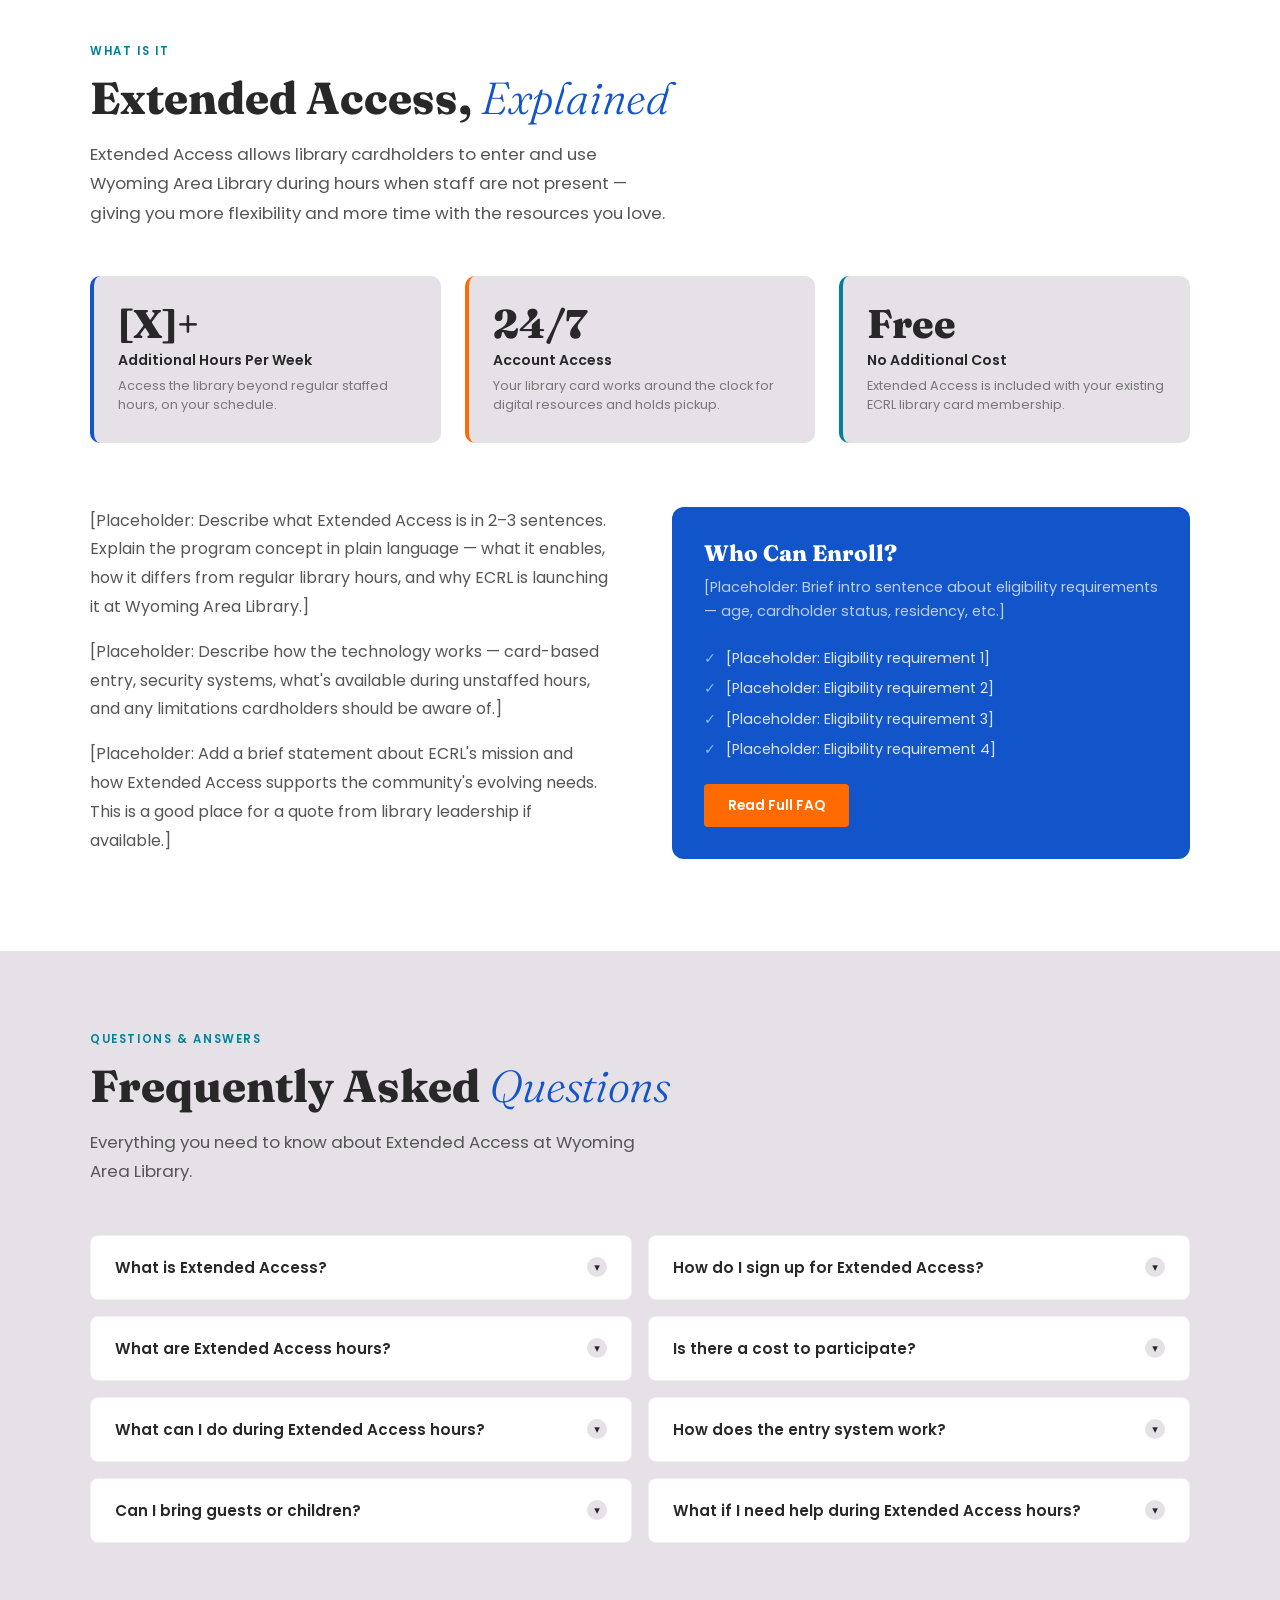
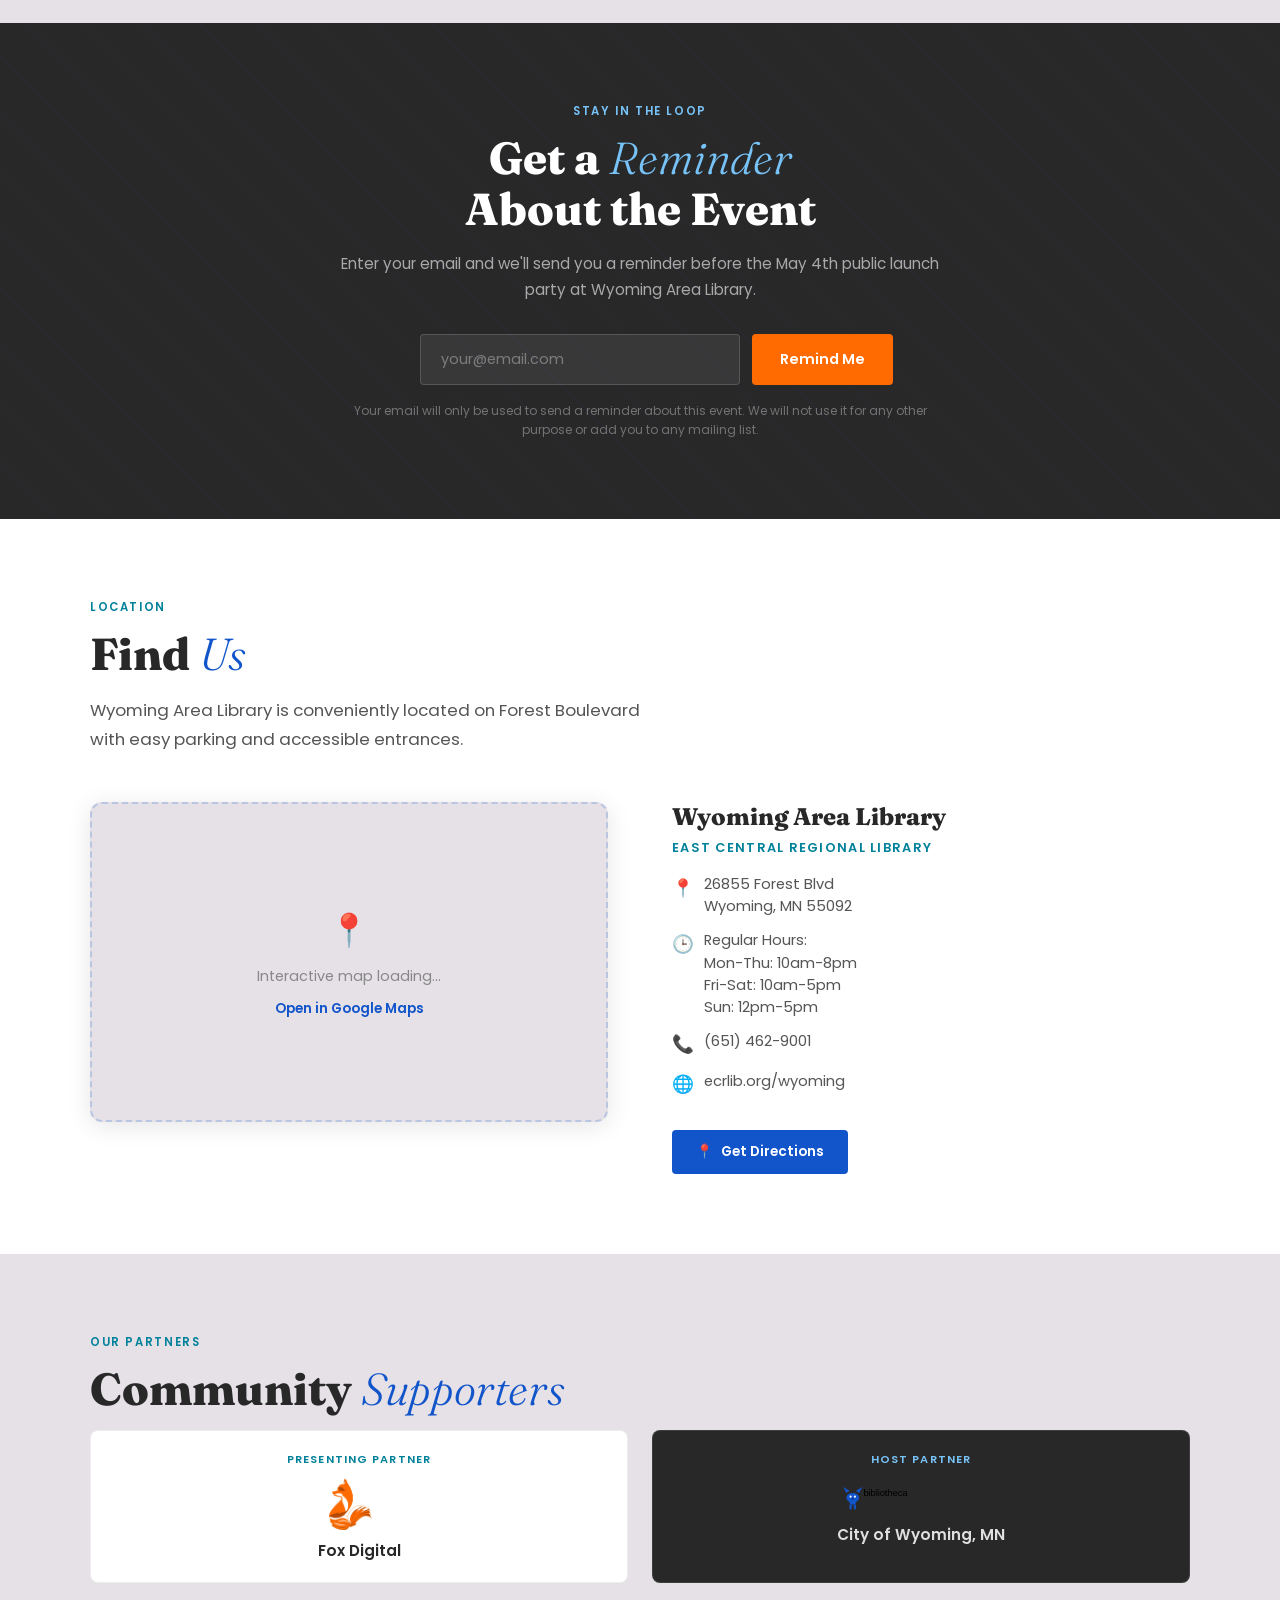
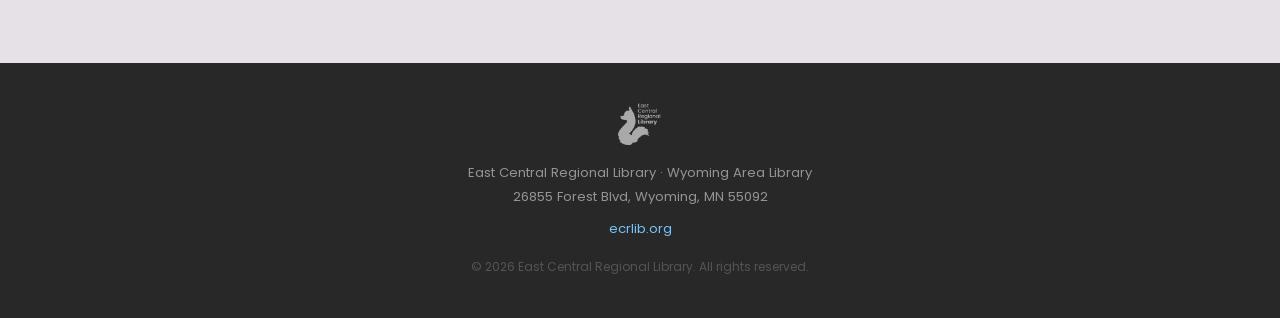
==== commit 7a379132: "Update nav and footer logos - clickable links to ecrlib.org, use Fox_Digital.png in nav" ====
--- a/ecrl-extended-access.html
+++ b/ecrl-extended-access.html
@@ -827,8 +827,8 @@
 
 <!-- NAV -->
 <nav>
-  <a href="#" class="nav-logo">
-    <img src="assets/Fox_Digital-125px-nowords.png" alt="Fox Digital" class="partner-logo">
+  <a href="https://ecrlib.org" target="_blank" rel="noopener" class="nav-logo">
+    <img src="assets/Fox_Digital.png" alt="ECRL Logo">
   </a>
   <ul class="nav-links">
     <li><a href="#event">Event</a></li>
@@ -1145,9 +1145,9 @@
 
 <!-- FOOTER -->
 <footer>
-  <div class="footer-logo">
+  <a href="https://ecrlib.org" target="_blank" rel="noopener" class="footer-logo">
     <img src="assets/SnowOnCharcoal_digital.png" alt="ECRL Logo">
-  </div>
+  </a>
   <p>East Central Regional Library · Wyoming Area Library</p>
   <p>26855 Forest Blvd, Wyoming, MN 55092</p>
   <p style="margin-top:0.5rem;"><a href="https://ecrlib.org" target="_blank" rel="noopener">ecrlib.org</a></p>
